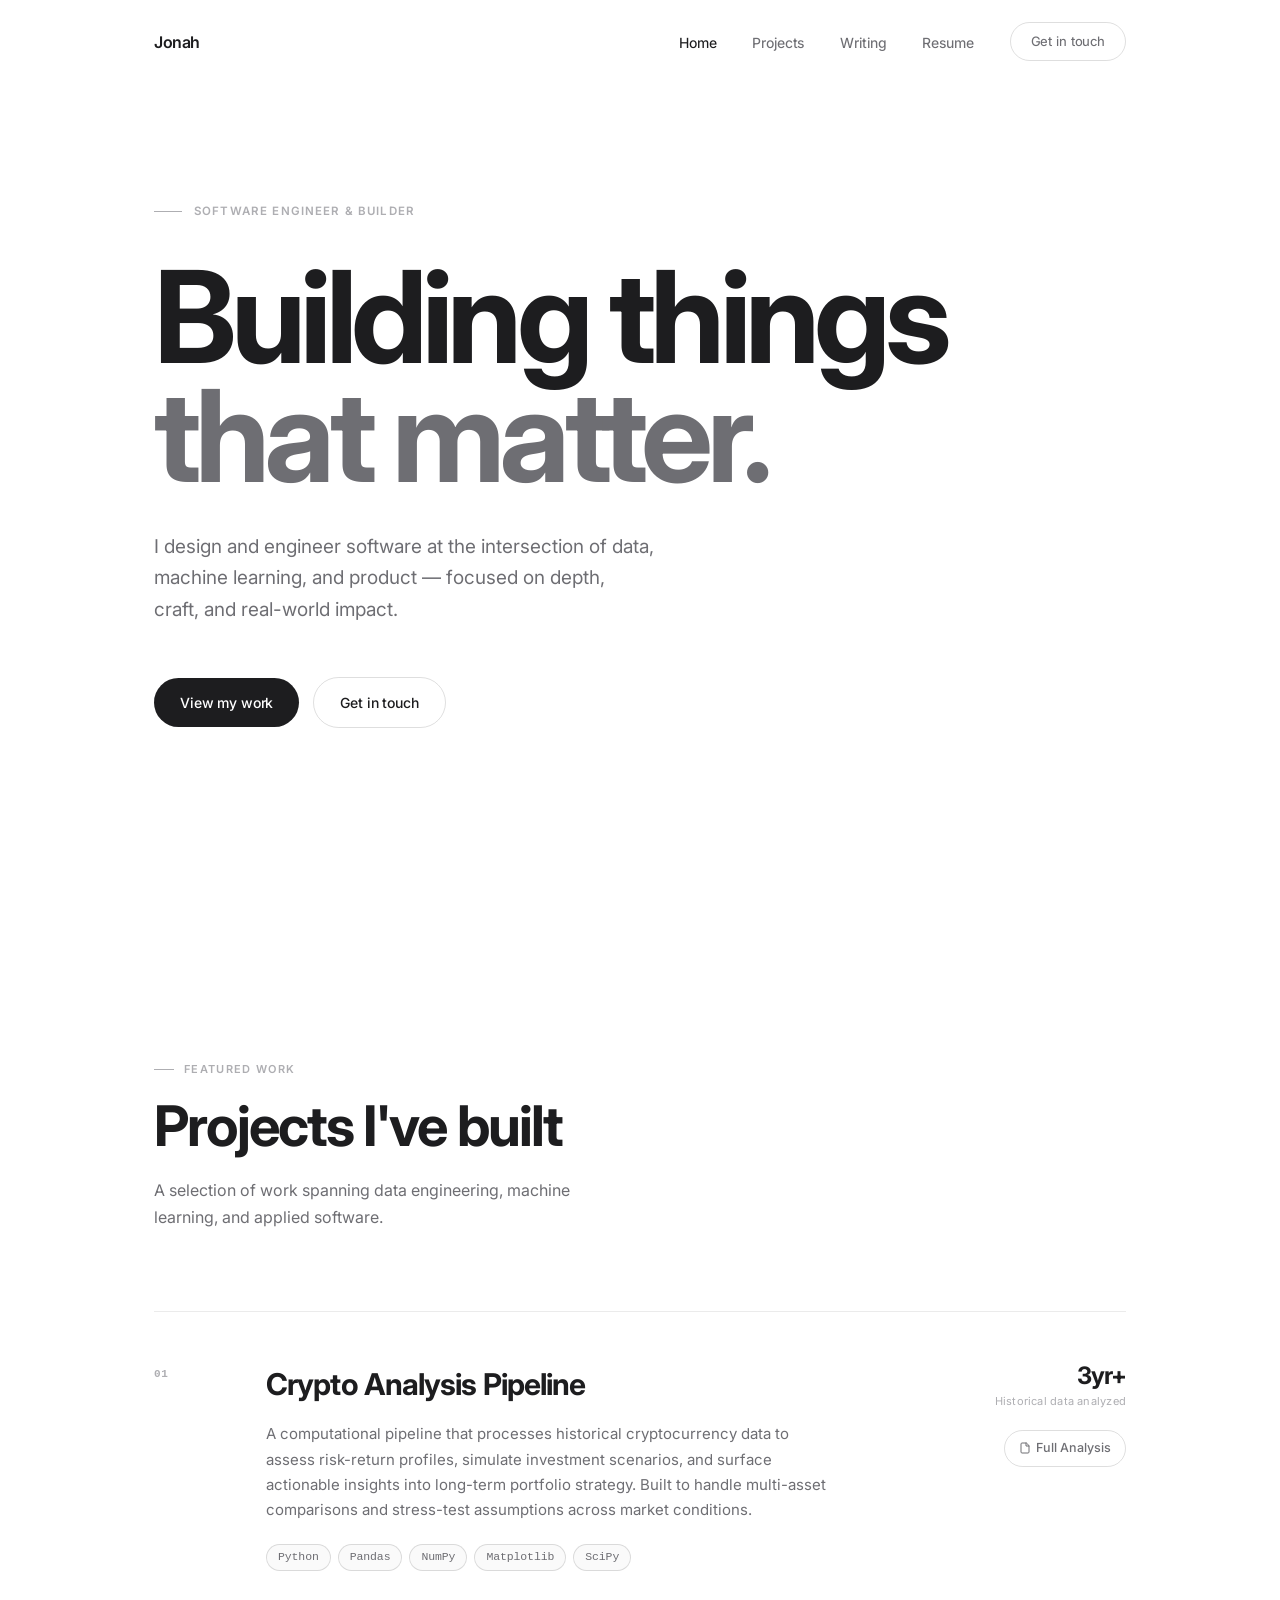
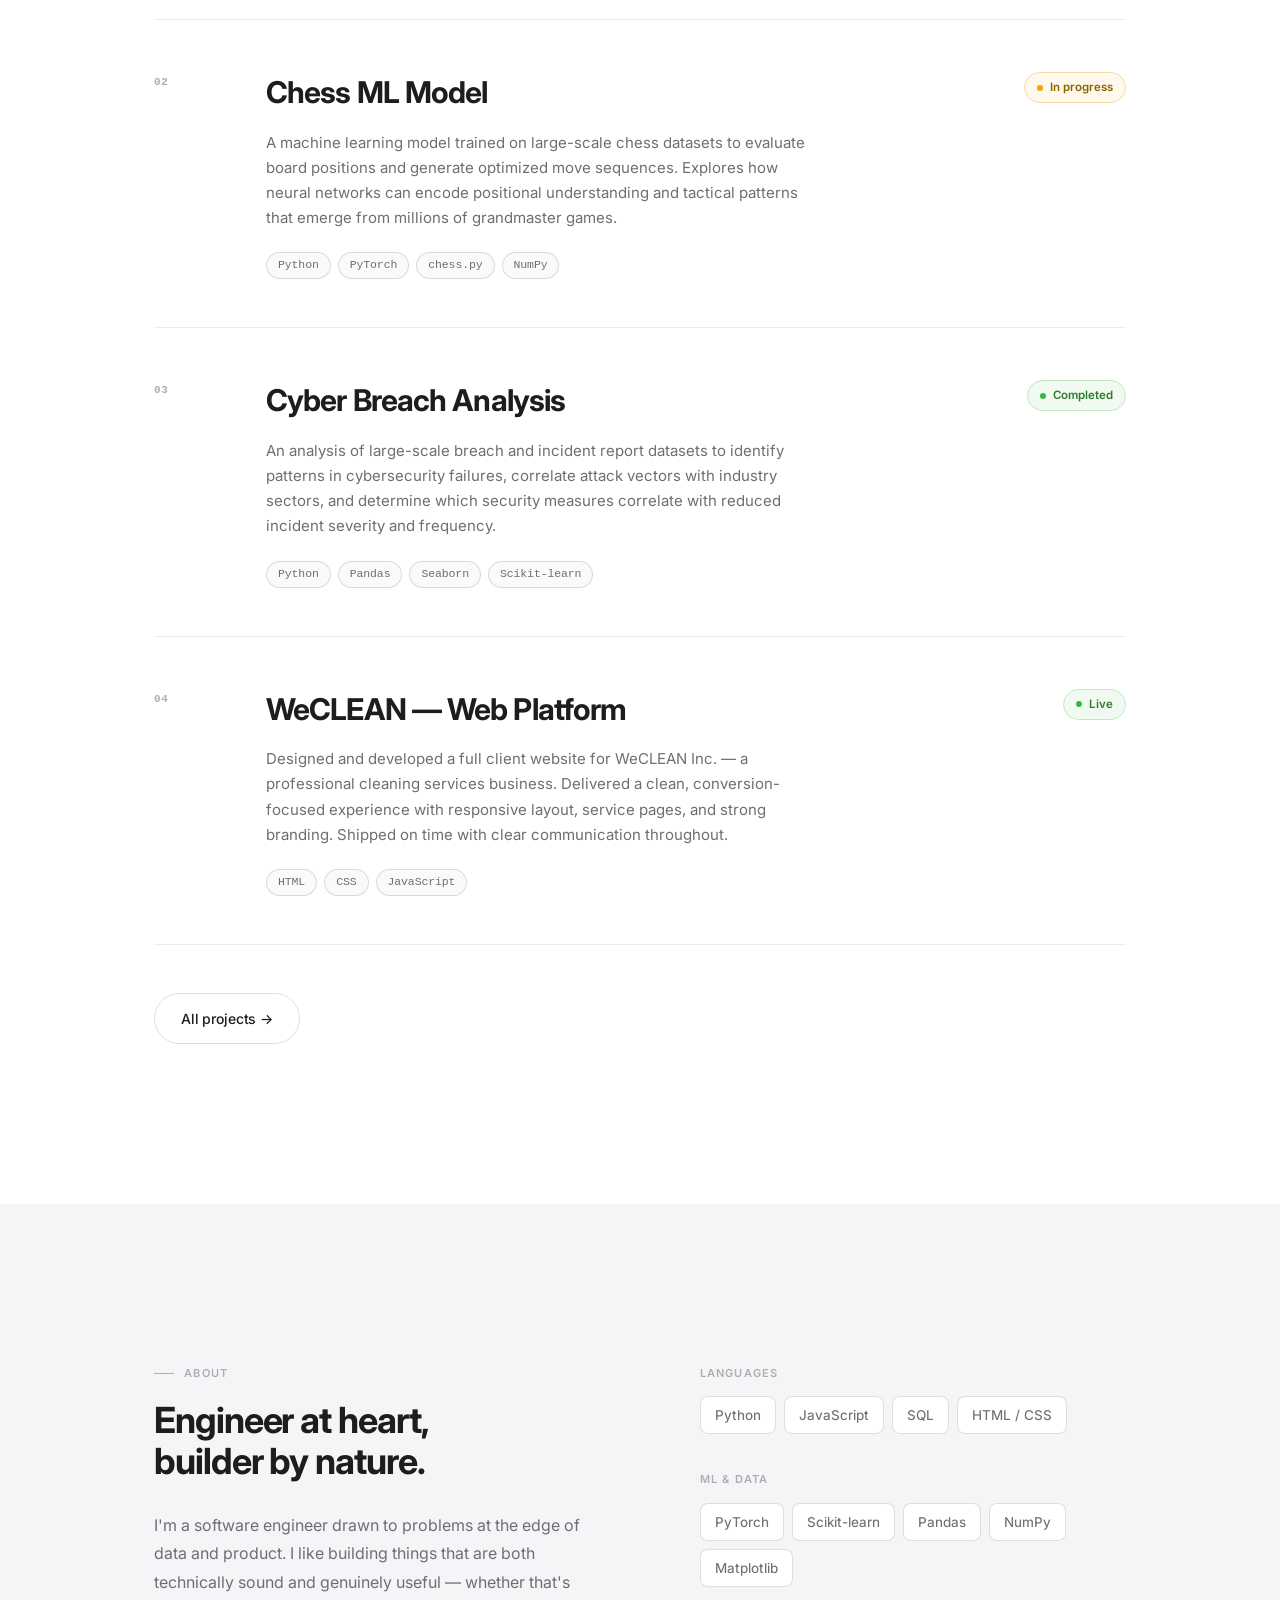
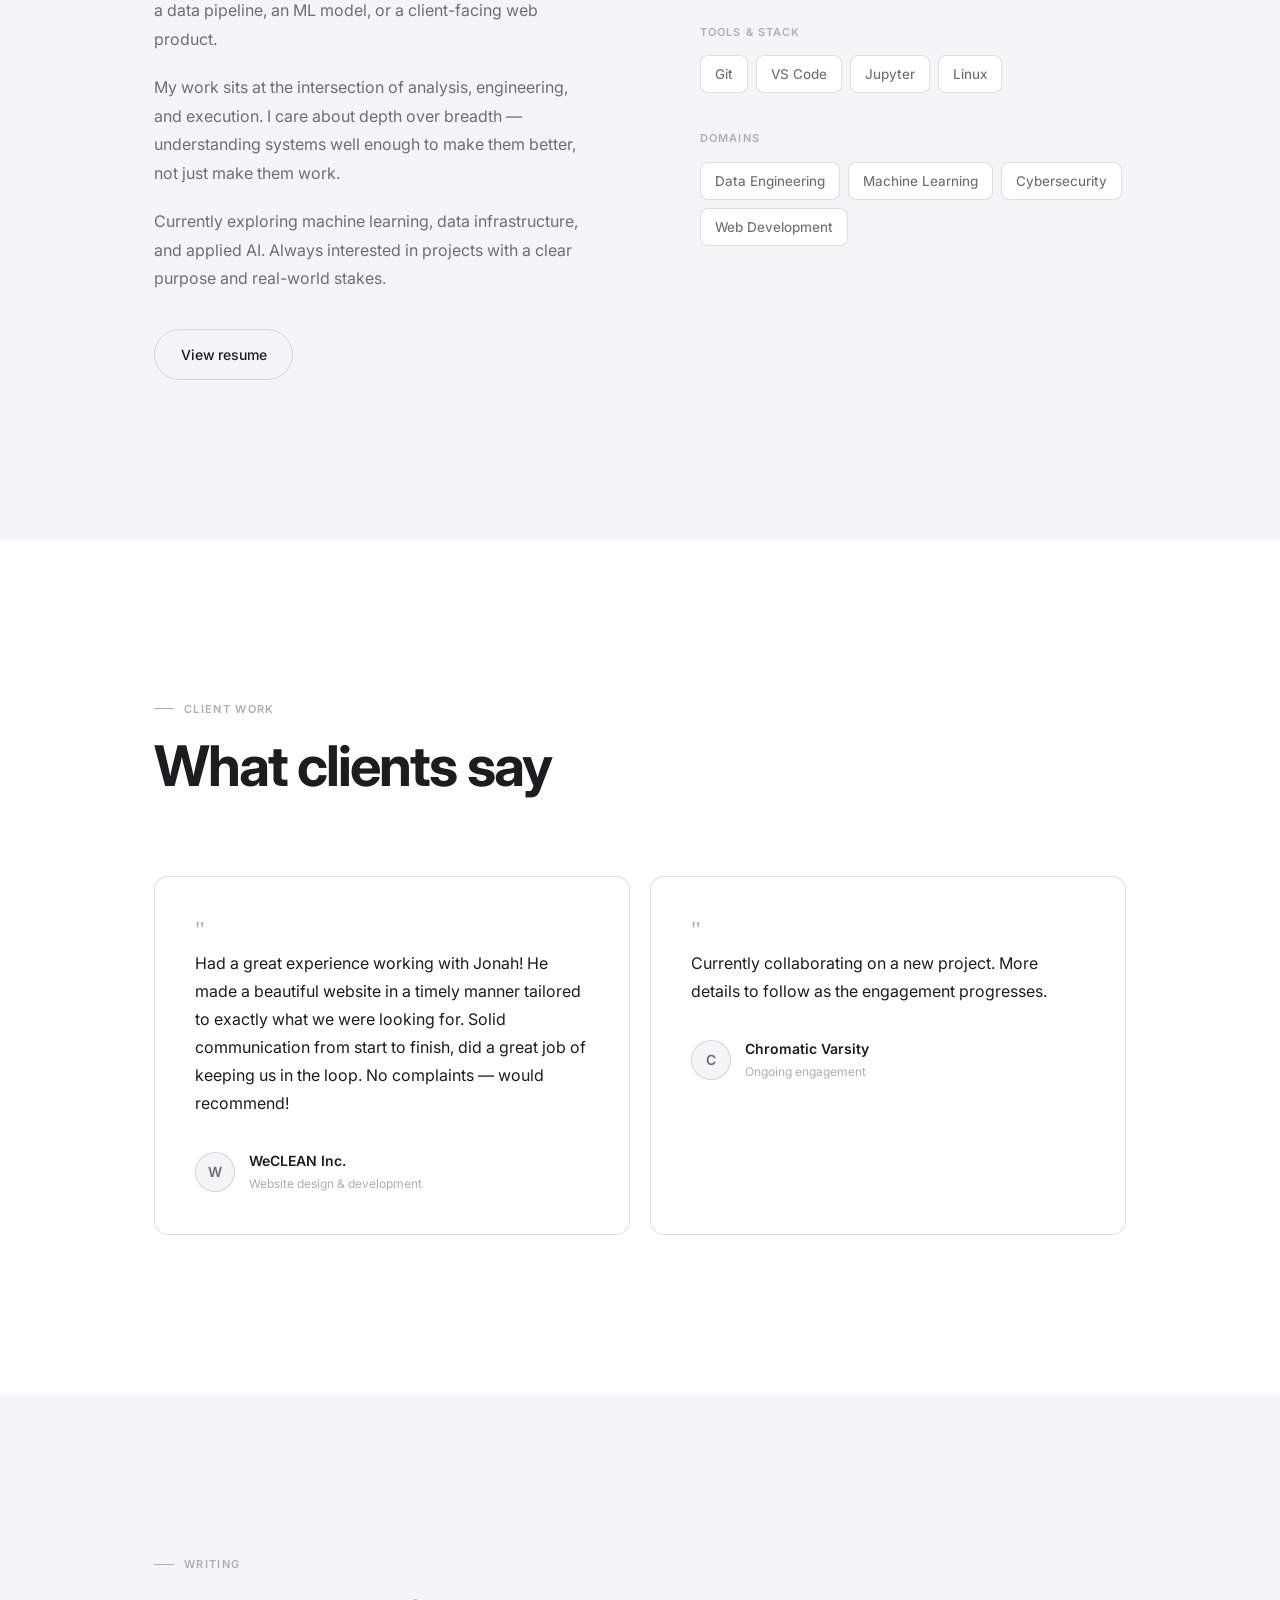
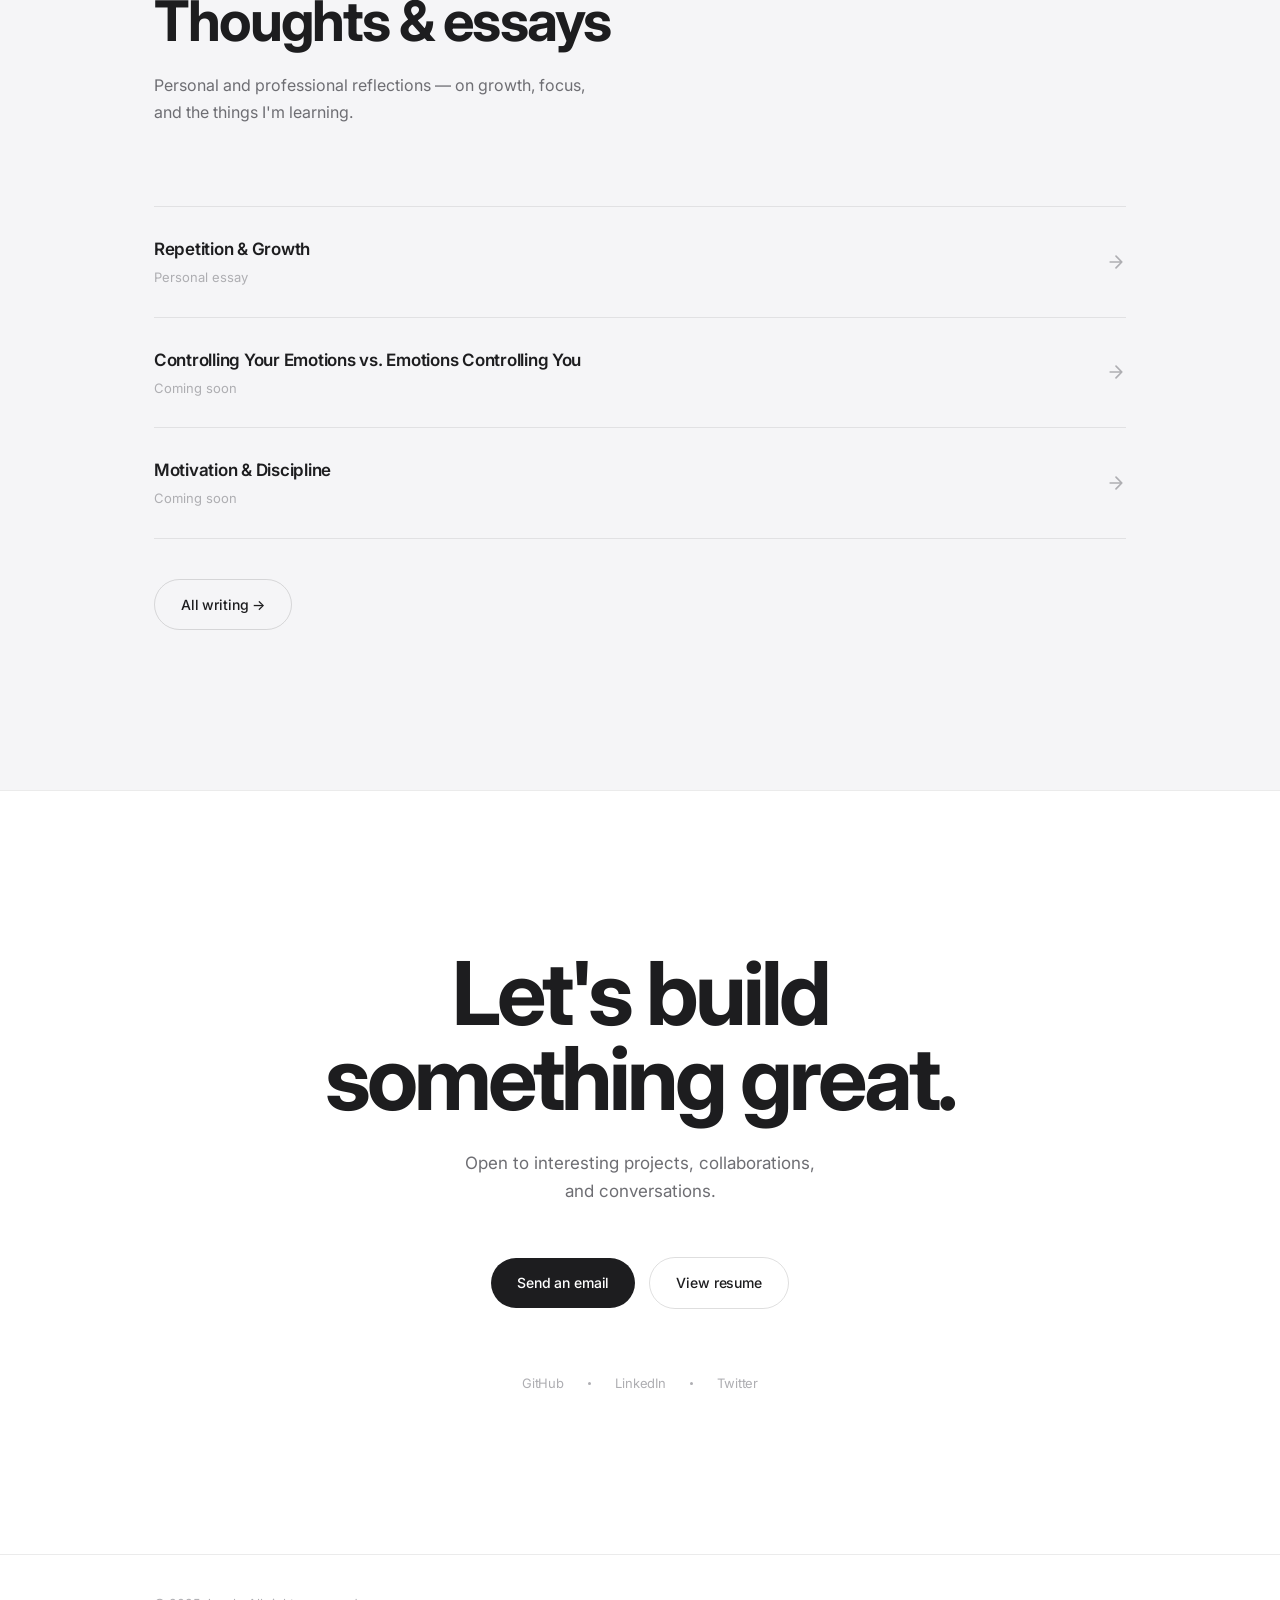
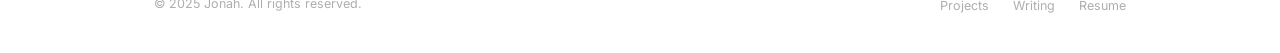
==== index.html @ f19b336a "Redesign portfolio with premium minimal Apple-style layout Complete redesign of all pages with new d" ====
<!DOCTYPE html>
<html lang="en">
<head>
  <meta charset="UTF-8">
  <meta name="viewport" content="width=device-width, initial-scale=1.0">
  <title>Jonah — Software Engineer & Builder</title>
  <meta name="description" content="Software engineer and builder focused on data, machine learning, and full-stack products.">
  <link rel="preconnect" href="https://fonts.googleapis.com">
  <link rel="preconnect" href="https://fonts.gstatic.com" crossorigin>
  <link href="https://fonts.googleapis.com/css2?family=Inter:wght@400;450;500;600;700&display=swap" rel="stylesheet">
  <link rel="stylesheet" href="web.css">
</head>
<body>

  <!-- NAV -->
  <nav class="nav" id="nav">
    <div class="nav-inner">
      <a href="index.html" class="nav-logo">Jonah</a>
      <ul class="nav-links">
        <li><a href="index.html" class="active">Home</a></li>
        <li><a href="projects.html">Projects</a></li>
        <li><a href="blog.html">Writing</a></li>
        <li><a href="resume.html">Resume</a></li>
        <li><a href="#contact" class="btn btn-outline" style="padding: 8px 20px; font-size: 13px;">Get in touch</a></li>
      </ul>
    </div>
  </nav>

  <!-- HERO -->
  <section class="hero">
    <div class="container" style="position: relative;">
      <div class="hero-eyebrow">Software Engineer &amp; Builder</div>
      <h1 class="hero-headline">
        Building things<br>
        <em>that matter.</em>
      </h1>
      <p class="hero-sub">
        I design and engineer software at the intersection of data, machine learning, and product — focused on depth, craft, and real-world impact.
      </p>
      <div class="hero-actions">
        <a href="#projects" class="btn btn-dark">View my work</a>
        <a href="#contact" class="btn btn-outline">Get in touch</a>
      </div>
    </div>
  </section>

  <!-- PROJECTS -->
  <section class="section" id="projects">
    <div class="container">
      <div class="section-header fade-up">
        <div class="section-label">Featured Work</div>
        <h2 class="section-title">Projects I've built</h2>
        <p class="section-desc">A selection of work spanning data engineering, machine learning, and applied software.</p>
      </div>

      <div class="projects-list">

        <!-- Project 01 -->
        <div class="project-row fade-up">
          <span class="project-num">01</span>
          <div class="project-row-body">
            <h3 class="project-row-title">Crypto Analysis Pipeline</h3>
            <p class="project-row-desc">
              A computational pipeline that processes historical cryptocurrency data to assess risk-return profiles, simulate investment scenarios, and surface actionable insights into long-term portfolio strategy. Built to handle multi-asset comparisons and stress-test assumptions across market conditions.
            </p>
            <div class="project-stack">
              <span class="tag">Python</span>
              <span class="tag">Pandas</span>
              <span class="tag">NumPy</span>
              <span class="tag">Matplotlib</span>
              <span class="tag">SciPy</span>
            </div>
          </div>
          <div class="project-row-side">
            <div class="project-metric">
              <div class="project-metric-value">3yr+</div>
              <div class="project-metric-label">Historical data analyzed</div>
            </div>
            <div class="project-link-group">
              <a href="crypto analysis.html" class="proj-link">
                <svg viewBox="0 0 24 24" fill="none" stroke="currentColor" stroke-width="2" stroke-linecap="round" stroke-linejoin="round"><path d="M14 2H6a2 2 0 0 0-2 2v16a2 2 0 0 0 2 2h12a2 2 0 0 0 2-2V8z"/><polyline points="14 2 14 8 20 8"/></svg>
                Full Analysis
              </a>
            </div>
          </div>
        </div>

        <!-- Project 02 -->
        <div class="project-row fade-up fade-up-delay-1">
          <span class="project-num">02</span>
          <div class="project-row-body">
            <h3 class="project-row-title">Chess ML Model</h3>
            <p class="project-row-desc">
              A machine learning model trained on large-scale chess datasets to evaluate board positions and generate optimized move sequences. Explores how neural networks can encode positional understanding and tactical patterns that emerge from millions of grandmaster games.
            </p>
            <div class="project-stack">
              <span class="tag">Python</span>
              <span class="tag">PyTorch</span>
              <span class="tag">chess.py</span>
              <span class="tag">NumPy</span>
            </div>
          </div>
          <div class="project-row-side">
            <span class="status-badge status-badge-wip">In progress</span>
          </div>
        </div>

        <!-- Project 03 -->
        <div class="project-row fade-up fade-up-delay-2">
          <span class="project-num">03</span>
          <div class="project-row-body">
            <h3 class="project-row-title">Cyber Breach Analysis</h3>
            <p class="project-row-desc">
              An analysis of large-scale breach and incident report datasets to identify patterns in cybersecurity failures, correlate attack vectors with industry sectors, and determine which security measures correlate with reduced incident severity and frequency.
            </p>
            <div class="project-stack">
              <span class="tag">Python</span>
              <span class="tag">Pandas</span>
              <span class="tag">Seaborn</span>
              <span class="tag">Scikit-learn</span>
            </div>
          </div>
          <div class="project-row-side">
            <span class="status-badge">Completed</span>
          </div>
        </div>

        <!-- Project 04 -->
        <div class="project-row fade-up fade-up-delay-3">
          <span class="project-num">04</span>
          <div class="project-row-body">
            <h3 class="project-row-title">WeCLEAN — Web Platform</h3>
            <p class="project-row-desc">
              Designed and developed a full client website for WeCLEAN Inc. — a professional cleaning services business. Delivered a clean, conversion-focused experience with responsive layout, service pages, and strong branding. Shipped on time with clear communication throughout.
            </p>
            <div class="project-stack">
              <span class="tag">HTML</span>
              <span class="tag">CSS</span>
              <span class="tag">JavaScript</span>
            </div>
          </div>
          <div class="project-row-side">
            <span class="status-badge">Live</span>
          </div>
        </div>

      </div>

      <div class="fade-up" style="margin-top: 48px;">
        <a href="projects.html" class="btn btn-outline">All projects →</a>
      </div>
    </div>
  </section>

  <!-- ABOUT -->
  <section class="section section-alt" id="about">
    <div class="container">
      <div class="about-grid">
        <div class="about-body fade-up">
          <div class="section-label">About</div>
          <h2 class="about-heading">Engineer at heart,<br>builder by nature.</h2>
          <p>I'm a software engineer drawn to problems at the edge of data and product. I like building things that are both technically sound and genuinely useful — whether that's a data pipeline, an ML model, or a client-facing web product.</p>
          <p>My work sits at the intersection of analysis, engineering, and execution. I care about depth over breadth — understanding systems well enough to make them better, not just make them work.</p>
          <p>Currently exploring machine learning, data infrastructure, and applied AI. Always interested in projects with a clear purpose and real-world stakes.</p>
          <div class="about-cta">
            <a href="resume.html" class="btn btn-outline">View resume</a>
          </div>
        </div>

        <div class="skills-col fade-up fade-up-delay-2">
          <div class="skill-block">
            <div class="skill-block-label">Languages</div>
            <div class="skill-pills">
              <span class="skill-pill">Python</span>
              <span class="skill-pill">JavaScript</span>
              <span class="skill-pill">SQL</span>
              <span class="skill-pill">HTML / CSS</span>
            </div>
          </div>
          <div class="skill-block">
            <div class="skill-block-label">ML &amp; Data</div>
            <div class="skill-pills">
              <span class="skill-pill">PyTorch</span>
              <span class="skill-pill">Scikit-learn</span>
              <span class="skill-pill">Pandas</span>
              <span class="skill-pill">NumPy</span>
              <span class="skill-pill">Matplotlib</span>
            </div>
          </div>
          <div class="skill-block">
            <div class="skill-block-label">Tools &amp; Stack</div>
            <div class="skill-pills">
              <span class="skill-pill">Git</span>
              <span class="skill-pill">VS Code</span>
              <span class="skill-pill">Jupyter</span>
              <span class="skill-pill">Linux</span>
            </div>
          </div>
          <div class="skill-block">
            <div class="skill-block-label">Domains</div>
            <div class="skill-pills">
              <span class="skill-pill">Data Engineering</span>
              <span class="skill-pill">Machine Learning</span>
              <span class="skill-pill">Cybersecurity</span>
              <span class="skill-pill">Web Development</span>
            </div>
          </div>
        </div>
      </div>
    </div>
  </section>

  <!-- TESTIMONIALS -->
  <section class="section" id="testimonials">
    <div class="container">
      <div class="section-header fade-up">
        <div class="section-label">Client Work</div>
        <h2 class="section-title">What clients say</h2>
      </div>

      <div class="testimonials-grid">
        <div class="testimonial-card fade-up">
          <p class="testimonial-text">
            Had a great experience working with Jonah! He made a beautiful website in a timely manner tailored to exactly what we were looking for. Solid communication from start to finish, did a great job of keeping us in the loop. No complaints — would recommend!
          </p>
          <div class="testimonial-client">
            <div class="testimonial-avatar">W</div>
            <div>
              <div class="testimonial-client-name">WeCLEAN Inc.</div>
              <div class="testimonial-client-role">Website design &amp; development</div>
            </div>
          </div>
        </div>

        <div class="testimonial-card fade-up fade-up-delay-1">
          <p class="testimonial-text">
            Currently collaborating on a new project. More details to follow as the engagement progresses.
          </p>
          <div class="testimonial-client">
            <div class="testimonial-avatar">C</div>
            <div>
              <div class="testimonial-client-name">Chromatic Varsity</div>
              <div class="testimonial-client-role">Ongoing engagement</div>
            </div>
          </div>
        </div>
      </div>
    </div>
  </section>

  <!-- WRITING -->
  <section class="section section-alt" id="writing">
    <div class="container">
      <div class="section-header fade-up">
        <div class="section-label">Writing</div>
        <h2 class="section-title">Thoughts &amp; essays</h2>
        <p class="section-desc">Personal and professional reflections — on growth, focus, and the things I'm learning.</p>
      </div>

      <div class="writing-list fade-up">
        <a href="Repitition &amp; Growth.html" class="writing-row">
          <div class="writing-info">
            <div class="writing-title">Repetition &amp; Growth</div>
            <div class="writing-meta">Personal essay</div>
          </div>
          <svg class="writing-arrow" width="20" height="20" viewBox="0 0 24 24" fill="none" stroke="currentColor" stroke-width="2" stroke-linecap="round" stroke-linejoin="round"><path d="M5 12h14M12 5l7 7-7 7"/></svg>
        </a>
        <a href="#" class="writing-row">
          <div class="writing-info">
            <div class="writing-title">Controlling Your Emotions vs. Emotions Controlling You</div>
            <div class="writing-meta">Coming soon</div>
          </div>
          <svg class="writing-arrow" width="20" height="20" viewBox="0 0 24 24" fill="none" stroke="currentColor" stroke-width="2" stroke-linecap="round" stroke-linejoin="round"><path d="M5 12h14M12 5l7 7-7 7"/></svg>
        </a>
        <a href="#" class="writing-row">
          <div class="writing-info">
            <div class="writing-title">Motivation &amp; Discipline</div>
            <div class="writing-meta">Coming soon</div>
          </div>
          <svg class="writing-arrow" width="20" height="20" viewBox="0 0 24 24" fill="none" stroke="currentColor" stroke-width="2" stroke-linecap="round" stroke-linejoin="round"><path d="M5 12h14M12 5l7 7-7 7"/></svg>
        </a>
      </div>

      <div class="fade-up" style="margin-top: 40px;">
        <a href="blog.html" class="btn btn-outline">All writing →</a>
      </div>
    </div>
  </section>

  <!-- CONTACT -->
  <section class="contact-section" id="contact">
    <div class="container">
      <h2 class="contact-headline fade-up">Let's build<br>something great.</h2>
      <p class="contact-sub fade-up fade-up-delay-1">Open to interesting projects, collaborations, and conversations.</p>
      <div class="contact-actions fade-up fade-up-delay-2">
        <a href="mailto:hello@jonahxx.com" class="btn btn-dark">Send an email</a>
        <a href="resume.html" class="btn btn-outline">View resume</a>
      </div>
      <div class="contact-divider fade-up fade-up-delay-3">
        <a href="https://github.com/" target="_blank" rel="noopener" class="contact-social">GitHub</a>
        <div class="contact-dot"></div>
        <a href="https://linkedin.com/" target="_blank" rel="noopener" class="contact-social">LinkedIn</a>
        <div class="contact-dot"></div>
        <a href="https://twitter.com/" target="_blank" rel="noopener" class="contact-social">Twitter</a>
      </div>
    </div>
  </section>

  <!-- FOOTER -->
  <footer class="footer">
    <div class="container">
      <div class="footer-inner">
        <span class="footer-copy">© 2025 Jonah. All rights reserved.</span>
        <ul class="footer-links">
          <li><a href="projects.html">Projects</a></li>
          <li><a href="blog.html">Writing</a></li>
          <li><a href="resume.html">Resume</a></li>
        </ul>
      </div>
    </div>
  </footer>

  <script>
    // Nav scroll effect
    const nav = document.getElementById('nav');
    window.addEventListener('scroll', () => {
      nav.classList.toggle('scrolled', window.scrollY > 40);
    }, { passive: true });

    // Scroll-triggered fade-up
    const observer = new IntersectionObserver((entries) => {
      entries.forEach(e => {
        if (e.isIntersecting) {
          e.target.classList.add('in');
          observer.unobserve(e.target);
        }
      });
    }, { threshold: 0.12, rootMargin: '0px 0px -48px 0px' });

    document.querySelectorAll('.fade-up').forEach(el => observer.observe(el));

    // Smooth scroll for anchor links
    document.querySelectorAll('a[href^="#"]').forEach(a => {
      a.addEventListener('click', e => {
        const target = document.querySelector(a.getAttribute('href'));
        if (target) {
          e.preventDefault();
          target.scrollIntoView({ behavior: 'smooth', block: 'start' });
        }
      });
    });
  </script>
</body>
</html>
---- web.css ----
/* ============================================
   PORTFOLIO DESIGN SYSTEM
   Clean · Premium · Apple-inspired
   ============================================ */

:root {
  --bg:            #ffffff;
  --bg-alt:        #f5f5f7;
  --bg-alt2:       #fafafa;
  --text:          #1d1d1f;
  --text-2:        #6e6e73;
  --text-3:        #aeaeb2;
  --border:        rgba(0, 0, 0, 0.08);
  --border-mid:    rgba(0, 0, 0, 0.13);
  --font:          -apple-system, BlinkMacSystemFont, "Inter", "Helvetica Neue", Arial, sans-serif;
  --font-mono:     "SF Mono", "Fira Code", "Cascadia Code", ui-monospace, monospace;
  --radius:        14px;
  --ease:          cubic-bezier(0.4, 0, 0.2, 1);
  --t:             0.22s;
  --max:           1100px;
  --pad:           clamp(20px, 5vw, 64px);
  --sec:           clamp(88px, 14vw, 160px);
}

/* ============ RESET ============ */

*, *::before, *::after { box-sizing: border-box; margin: 0; padding: 0; }

html { scroll-behavior: smooth; font-size: 16px; }

body {
  background: var(--bg);
  color: var(--text);
  font-family: var(--font);
  line-height: 1.65;
  -webkit-font-smoothing: antialiased;
  -moz-osx-font-smoothing: grayscale;
}

a { color: inherit; text-decoration: none; }

img { display: block; max-width: 100%; }

ul, ol { list-style: none; }

/* ============ LAYOUT ============ */

.container {
  width: 100%;
  max-width: var(--max);
  margin: 0 auto;
  padding: 0 var(--pad);
}

/* ============ NAV ============ */

.nav {
  position: fixed;
  top: 0; left: 0; right: 0;
  z-index: 200;
  padding: 22px 0;
  transition: background var(--t) var(--ease),
              backdrop-filter var(--t) var(--ease),
              border-color var(--t) var(--ease),
              padding var(--t) var(--ease);
}

.nav.scrolled {
  padding: 16px 0;
  background: rgba(255, 255, 255, 0.82);
  backdrop-filter: blur(24px) saturate(1.8);
  -webkit-backdrop-filter: blur(24px) saturate(1.8);
  border-bottom: 1px solid var(--border);
}

.nav-inner {
  display: flex;
  align-items: center;
  justify-content: space-between;
  max-width: var(--max);
  margin: 0 auto;
  padding: 0 var(--pad);
}

.nav-logo {
  font-size: 16px;
  font-weight: 600;
  letter-spacing: -0.025em;
  color: var(--text);
  transition: opacity var(--t);
}

.nav-logo:hover { opacity: 0.65; }

.nav-links {
  display: flex;
  align-items: center;
  gap: 36px;
}

.nav-links a {
  font-size: 14px;
  font-weight: 450;
  color: var(--text-2);
  transition: color var(--t);
  letter-spacing: -0.01em;
}

.nav-links a:hover,
.nav-links a.active {
  color: var(--text);
}

/* ============ HERO ============ */

.hero {
  min-height: 100svh;
  display: flex;
  flex-direction: column;
  justify-content: center;
  padding: 130px 0 100px;
}

.hero-eyebrow {
  display: flex;
  align-items: center;
  gap: 12px;
  font-size: 11.5px;
  font-weight: 600;
  letter-spacing: 0.1em;
  text-transform: uppercase;
  color: var(--text-3);
  margin-bottom: 36px;
  opacity: 0;
  animation: fadeUp 0.9s var(--ease) 0.05s forwards;
}

.hero-eyebrow::before {
  content: '';
  display: block;
  width: 28px;
  height: 1px;
  background: var(--text-3);
  flex-shrink: 0;
}

.hero-headline {
  font-size: clamp(3.75rem, 10vw, 8.25rem);
  font-weight: 700;
  letter-spacing: -0.045em;
  line-height: 0.93;
  color: var(--text);
  margin-bottom: 36px;
  opacity: 0;
  animation: fadeUp 0.9s var(--ease) 0.12s forwards;
}

.hero-headline em {
  font-style: normal;
  color: var(--text-2);
}

.hero-sub {
  font-size: clamp(1rem, 2vw, 1.1875rem);
  color: var(--text-2);
  max-width: 500px;
  line-height: 1.65;
  margin-bottom: 52px;
  opacity: 0;
  animation: fadeUp 0.9s var(--ease) 0.2s forwards;
}

.hero-actions {
  display: flex;
  align-items: center;
  flex-wrap: wrap;
  gap: 14px;
  opacity: 0;
  animation: fadeUp 0.9s var(--ease) 0.28s forwards;
}

.hero-scroll {
  position: absolute;
  bottom: 40px;
  left: var(--pad);
  display: flex;
  align-items: center;
  gap: 10px;
  font-size: 11px;
  font-weight: 600;
  letter-spacing: 0.1em;
  text-transform: uppercase;
  color: var(--text-3);
  opacity: 0;
  animation: fadeUp 1s var(--ease) 0.8s forwards;
}

.hero-scroll::after {
  content: '';
  display: block;
  width: 1px;
  height: 40px;
  background: linear-gradient(to bottom, var(--text-3), transparent);
}

/* ============ BUTTONS ============ */

.btn {
  display: inline-flex;
  align-items: center;
  gap: 7px;
  font-family: var(--font);
  font-size: 14px;
  font-weight: 500;
  letter-spacing: -0.01em;
  border-radius: 100px;
  padding: 13px 26px;
  transition: transform var(--t) var(--ease), opacity var(--t), background var(--t), color var(--t), border-color var(--t), box-shadow var(--t);
  cursor: pointer;
  border: none;
}

.btn-dark {
  background: var(--text);
  color: #fff;
}

.btn-dark:hover {
  opacity: 0.82;
  transform: translateY(-1px);
}

.btn-outline {
  background: transparent;
  color: var(--text);
  border: 1px solid var(--border-mid);
}

.btn-outline:hover {
  background: var(--bg-alt);
  transform: translateY(-1px);
}

/* ============ SECTION FRAMEWORK ============ */

.section {
  padding: var(--sec) 0;
}

.section-alt {
  background: var(--bg-alt);
}

.section-header {
  margin-bottom: clamp(48px, 8vw, 80px);
}

.section-label {
  display: flex;
  align-items: center;
  gap: 10px;
  font-size: 11px;
  font-weight: 600;
  letter-spacing: 0.12em;
  text-transform: uppercase;
  color: var(--text-3);
  margin-bottom: 18px;
}

.section-label::before {
  content: '';
  display: block;
  width: 20px;
  height: 1px;
  background: var(--text-3);
}

.section-title {
  font-size: clamp(2.125rem, 4.5vw, 3.5rem);
  font-weight: 700;
  letter-spacing: -0.035em;
  line-height: 1.08;
  color: var(--text);
}

.section-desc {
  margin-top: 20px;
  font-size: 1rem;
  color: var(--text-2);
  max-width: 460px;
  line-height: 1.7;
}

/* ============ PROJECT LIST ============ */

.projects-list {
  display: flex;
  flex-direction: column;
}

.project-row {
  display: grid;
  grid-template-columns: 64px 1fr 220px;
  gap: 0 48px;
  align-items: start;
  padding: 48px 0;
  border-bottom: 1px solid var(--border);
}

.project-row:first-child {
  border-top: 1px solid var(--border);
}

.project-row:hover .project-row-title {
  opacity: 0.6;
}

.project-num {
  font-size: 11px;
  font-weight: 600;
  letter-spacing: 0.06em;
  color: var(--text-3);
  padding-top: 5px;
  font-family: var(--font-mono);
}

.project-row-body {}

.project-row-title {
  font-size: clamp(1.25rem, 2.8vw, 1.875rem);
  font-weight: 700;
  letter-spacing: -0.03em;
  color: var(--text);
  margin-bottom: 12px;
  transition: opacity var(--t);
}

.project-row-desc {
  font-size: 0.9375rem;
  color: var(--text-2);
  line-height: 1.68;
  max-width: 560px;
  margin-bottom: 22px;
}

.project-stack {
  display: flex;
  flex-wrap: wrap;
  gap: 7px;
}

.tag {
  display: inline-block;
  padding: 3px 11px;
  background: var(--bg-alt2);
  border: 1px solid var(--border-mid);
  border-radius: 100px;
  font-size: 11.5px;
  font-weight: 500;
  color: var(--text-2);
  font-family: var(--font-mono);
  letter-spacing: -0.01em;
}

.project-row-side {
  display: flex;
  flex-direction: column;
  align-items: flex-end;
  gap: 20px;
  padding-top: 4px;
}

.project-metric {
  text-align: right;
}

.project-metric-value {
  font-size: 1.5rem;
  font-weight: 700;
  letter-spacing: -0.04em;
  color: var(--text);
  line-height: 1;
}

.project-metric-label {
  font-size: 11px;
  color: var(--text-3);
  margin-top: 4px;
  letter-spacing: 0.02em;
}

.project-link-group {
  display: flex;
  flex-direction: column;
  gap: 8px;
  align-items: flex-end;
}

.proj-link {
  display: inline-flex;
  align-items: center;
  gap: 5px;
  font-size: 12.5px;
  font-weight: 500;
  color: var(--text-2);
  padding: 7px 14px;
  border: 1px solid var(--border-mid);
  border-radius: 100px;
  transition: background var(--t), color var(--t), border-color var(--t), transform var(--t);
  white-space: nowrap;
}

.proj-link:hover {
  background: var(--text);
  color: #fff;
  border-color: var(--text);
  transform: translateY(-1px);
}

.proj-link svg {
  width: 12px;
  height: 12px;
  flex-shrink: 0;
}

/* ============ ABOUT ============ */

.about-grid {
  display: grid;
  grid-template-columns: 1fr 1fr;
  gap: clamp(48px, 10vw, 120px);
  align-items: start;
}

.about-heading {
  font-size: clamp(1.5rem, 3vw, 2.25rem);
  font-weight: 700;
  letter-spacing: -0.03em;
  line-height: 1.15;
  color: var(--text);
  margin-bottom: 28px;
}

.about-body p {
  font-size: 1rem;
  color: var(--text-2);
  line-height: 1.78;
  margin-bottom: 20px;
}

.about-body p:last-of-type { margin-bottom: 0; }

.about-body .about-cta {
  margin-top: 36px;
}

.skills-col {}

.skill-block {
  margin-bottom: 36px;
}

.skill-block:last-child { margin-bottom: 0; }

.skill-block-label {
  font-size: 11px;
  font-weight: 600;
  letter-spacing: 0.1em;
  text-transform: uppercase;
  color: var(--text-3);
  margin-bottom: 14px;
}

.skill-pills {
  display: flex;
  flex-wrap: wrap;
  gap: 8px;
}

.skill-pill {
  padding: 7px 14px;
  background: var(--bg);
  border: 1px solid var(--border-mid);
  border-radius: 8px;
  font-size: 13.5px;
  font-weight: 450;
  color: var(--text-2);
  transition: background var(--t), color var(--t), border-color var(--t);
}

.skill-pill:hover {
  background: var(--text);
  color: #fff;
  border-color: var(--text);
}

/* ============ TESTIMONIALS ============ */

.testimonials-grid {
  display: grid;
  grid-template-columns: 1fr 1fr;
  gap: 20px;
}

.testimonial-card {
  padding: 40px;
  background: var(--bg);
  border: 1px solid var(--border-mid);
  border-radius: var(--radius);
  transition: transform var(--t) var(--ease), box-shadow var(--t) var(--ease);
}

.testimonial-card:hover {
  transform: translateY(-3px);
  box-shadow: 0 16px 48px rgba(0,0,0,0.07);
}

.testimonial-text {
  font-size: 1rem;
  color: var(--text);
  line-height: 1.75;
  margin-bottom: 32px;
}

.testimonial-text::before {
  content: '"';
  font-size: 1.5rem;
  color: var(--text-3);
  display: block;
  margin-bottom: 8px;
  line-height: 1;
  font-family: Georgia, serif;
}

.testimonial-client {
  display: flex;
  align-items: center;
  gap: 14px;
}

.testimonial-avatar {
  width: 40px;
  height: 40px;
  border-radius: 50%;
  background: var(--bg-alt);
  border: 1px solid var(--border-mid);
  display: flex;
  align-items: center;
  justify-content: center;
  font-size: 14px;
  font-weight: 600;
  color: var(--text-2);
  flex-shrink: 0;
}

.testimonial-client-name {
  font-size: 14px;
  font-weight: 600;
  color: var(--text);
}

.testimonial-client-role {
  font-size: 12px;
  color: var(--text-3);
  margin-top: 2px;
}

/* ============ WRITING ============ */

.writing-list {
  display: flex;
  flex-direction: column;
}

.writing-row {
  display: flex;
  align-items: center;
  justify-content: space-between;
  gap: 24px;
  padding: 28px 0;
  border-bottom: 1px solid var(--border);
  cursor: pointer;
  transition: opacity var(--t);
}

.writing-row:first-child { border-top: 1px solid var(--border); }

.writing-row:hover { opacity: 0.6; }

.writing-row:hover .writing-arrow {
  transform: translateX(5px);
}

.writing-info {}

.writing-title {
  font-size: 1.0625rem;
  font-weight: 600;
  letter-spacing: -0.015em;
  color: var(--text);
  margin-bottom: 4px;
}

.writing-meta {
  font-size: 13px;
  color: var(--text-3);
}

.writing-arrow {
  color: var(--text-3);
  transition: transform var(--t) var(--ease), color var(--t);
  flex-shrink: 0;
}

.writing-row:hover .writing-arrow { color: var(--text); }

/* ============ CONTACT ============ */

.contact-section {
  padding: var(--sec) 0;
  text-align: center;
  border-top: 1px solid var(--border);
}

.contact-headline {
  font-size: clamp(2.75rem, 7vw, 5.5rem);
  font-weight: 700;
  letter-spacing: -0.045em;
  line-height: 0.97;
  color: var(--text);
  margin: 0 auto 28px;
  max-width: 760px;
}

.contact-sub {
  font-size: 1.0625rem;
  color: var(--text-2);
  margin-bottom: 52px;
  max-width: 380px;
  margin-left: auto;
  margin-right: auto;
}

.contact-actions {
  display: flex;
  align-items: center;
  justify-content: center;
  flex-wrap: wrap;
  gap: 14px;
  margin-bottom: 64px;
}

.contact-divider {
  display: flex;
  align-items: center;
  justify-content: center;
  gap: 24px;
  flex-wrap: wrap;
}

.contact-social {
  font-size: 13px;
  color: var(--text-3);
  transition: color var(--t);
  letter-spacing: -0.01em;
}

.contact-social:hover { color: var(--text); }

.contact-dot {
  width: 3px;
  height: 3px;
  background: var(--text-3);
  border-radius: 50%;
}

/* ============ FOOTER ============ */

.footer {
  padding: 36px 0;
  border-top: 1px solid var(--border);
}

.footer-inner {
  display: flex;
  align-items: center;
  justify-content: space-between;
  gap: 20px;
}

.footer-copy {
  font-size: 12.5px;
  color: var(--text-3);
}

.footer-links {
  display: flex;
  gap: 24px;
}

.footer-links a {
  font-size: 12.5px;
  color: var(--text-3);
  transition: color var(--t);
}

.footer-links a:hover { color: var(--text); }

/* ============ BLOG PAGE ============ */

.page-hero {
  padding: 140px 0 80px;
  border-bottom: 1px solid var(--border);
}

.page-title {
  font-size: clamp(2.5rem, 6vw, 4.5rem);
  font-weight: 700;
  letter-spacing: -0.04em;
  line-height: 1.0;
  color: var(--text);
  margin-bottom: 20px;
}

.page-sub {
  font-size: 1.0625rem;
  color: var(--text-2);
  max-width: 420px;
  line-height: 1.65;
}

.blog-grid {
  display: grid;
  grid-template-columns: repeat(auto-fill, minmax(320px, 1fr));
  gap: 24px;
  padding: var(--sec) 0;
}

.blog-card {
  display: flex;
  flex-direction: column;
  background: var(--bg-alt2);
  border: 1px solid var(--border);
  border-radius: var(--radius);
  overflow: hidden;
  transition: transform var(--t) var(--ease), box-shadow var(--t) var(--ease);
  cursor: pointer;
}

.blog-card:hover {
  transform: translateY(-4px);
  box-shadow: 0 20px 60px rgba(0,0,0,0.08);
}

.blog-card-img {
  aspect-ratio: 16 / 9;
  background: var(--bg-alt);
  overflow: hidden;
}

.blog-card-img img {
  width: 100%;
  height: 100%;
  object-fit: cover;
  transition: transform 0.4s var(--ease);
}

.blog-card:hover .blog-card-img img {
  transform: scale(1.04);
}

.blog-card-img-placeholder {
  width: 100%;
  height: 100%;
  display: flex;
  align-items: center;
  justify-content: center;
  background: linear-gradient(135deg, var(--bg-alt) 0%, #e8e8ed 100%);
  font-size: 2rem;
  color: var(--text-3);
}

.blog-card-body {
  padding: 28px;
  flex: 1;
  display: flex;
  flex-direction: column;
}

.blog-card-label {
  font-size: 10.5px;
  font-weight: 600;
  letter-spacing: 0.1em;
  text-transform: uppercase;
  color: var(--text-3);
  margin-bottom: 12px;
}

.blog-card-title {
  font-size: 1.125rem;
  font-weight: 700;
  letter-spacing: -0.025em;
  line-height: 1.3;
  color: var(--text);
  margin-bottom: 12px;
  flex: 1;
}

.blog-card-excerpt {
  font-size: 0.875rem;
  color: var(--text-2);
  line-height: 1.65;
  margin-bottom: 24px;
}

.blog-card-footer {
  display: flex;
  align-items: center;
  justify-content: space-between;
}

.blog-card-read {
  font-size: 13px;
  font-weight: 600;
  color: var(--text);
  display: flex;
  align-items: center;
  gap: 6px;
  transition: gap var(--t);
}

.blog-card:hover .blog-card-read { gap: 10px; }

/* ============ PROJECTS PAGE ============ */

.projects-page-list {
  padding: var(--sec) 0;
}

/* ============ RESUME PAGE ============ */

.resume-section {
  padding: var(--sec) 0;
}

.resume-embed {
  width: 100%;
  max-width: 860px;
  margin: 0 auto;
}

.resume-embed iframe {
  width: 100%;
  height: 1000px;
  border: 1px solid var(--border);
  border-radius: var(--radius);
}

/* ============ SCROLL ANIMATIONS ============ */

.fade-up {
  opacity: 0;
  transform: translateY(28px);
  transition: opacity 0.72s var(--ease), transform 0.72s var(--ease);
}

.fade-up.in {
  opacity: 1;
  transform: translateY(0);
}

.fade-up-delay-1 { transition-delay: 0.08s; }
.fade-up-delay-2 { transition-delay: 0.16s; }
.fade-up-delay-3 { transition-delay: 0.24s; }
.fade-up-delay-4 { transition-delay: 0.32s; }

@keyframes fadeUp {
  from { opacity: 0; transform: translateY(22px); }
  to   { opacity: 1; transform: translateY(0); }
}

/* ============ STATUS BADGE ============ */

.status-badge {
  display: inline-flex;
  align-items: center;
  gap: 7px;
  padding: 5px 12px;
  background: #f0faf0;
  border: 1px solid #c3e6c3;
  border-radius: 100px;
  font-size: 11.5px;
  font-weight: 600;
  color: #2d7a2d;
}

.status-badge::before {
  content: '';
  width: 6px;
  height: 6px;
  border-radius: 50%;
  background: #3cb73c;
  animation: pulse 2s ease infinite;
}

@keyframes pulse {
  0%, 100% { opacity: 1; }
  50% { opacity: 0.4; }
}

.status-badge-wip {
  background: #fff8ed;
  border-color: #f5d9a0;
  color: #8a6300;
}

.status-badge-wip::before { background: #f0a800; animation: none; }

/* ============ DIVIDER ============ */

.divider {
  height: 1px;
  background: var(--border);
  margin: 0;
}

/* ============ RESPONSIVE ============ */

@media (max-width: 900px) {
  .project-row {
    grid-template-columns: 48px 1fr;
    gap: 0 28px;
  }

  .project-row-side {
    grid-column: 2;
    align-items: flex-start;
    margin-top: 24px;
  }

  .project-link-group { flex-direction: row; flex-wrap: wrap; }

  .about-grid {
    grid-template-columns: 1fr;
    gap: 56px;
  }

  .testimonials-grid {
    grid-template-columns: 1fr;
  }
}

@media (max-width: 640px) {
  .nav-links {
    display: none;
  }

  .hero-actions {
    flex-direction: column;
    align-items: flex-start;
  }

  .contact-actions {
    flex-direction: column;
    align-items: center;
  }

  .footer-inner {
    flex-direction: column;
    align-items: flex-start;
    gap: 14px;
  }

  .blog-grid {
    grid-template-columns: 1fr;
  }
}
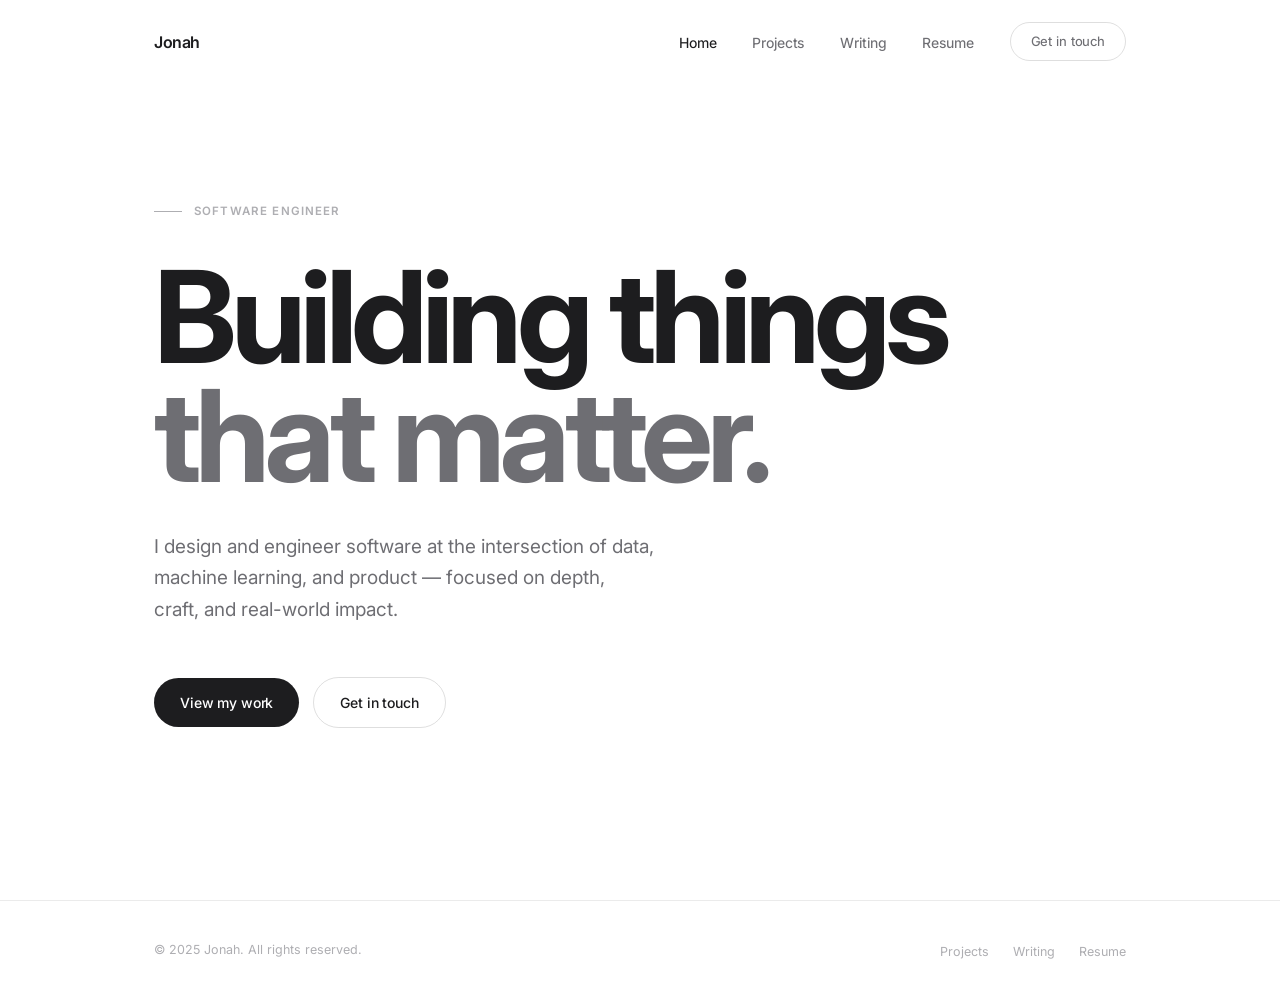
==== commit 1e3a7c22: "Simplify homepage, add contact page, rebuild projects as flip cards - Homepage: remove all sections " ====
--- a/index.html
+++ b/index.html
@@ -3,8 +3,8 @@
 <head>
   <meta charset="UTF-8">
   <meta name="viewport" content="width=device-width, initial-scale=1.0">
-  <title>Jonah — Software Engineer & Builder</title>
-  <meta name="description" content="Software engineer and builder focused on data, machine learning, and full-stack products.">
+  <title>Jonah — Software Engineer</title>
+  <meta name="description" content="Software engineer focused on data, machine learning, and full-stack products.">
   <link rel="preconnect" href="https://fonts.googleapis.com">
   <link rel="preconnect" href="https://fonts.gstatic.com" crossorigin>
   <link href="https://fonts.googleapis.com/css2?family=Inter:wght@400;450;500;600;700&display=swap" rel="stylesheet">
@@ -21,15 +21,15 @@
         <li><a href="projects.html">Projects</a></li>
         <li><a href="blog.html">Writing</a></li>
         <li><a href="resume.html">Resume</a></li>
-        <li><a href="#contact" class="btn btn-outline" style="padding: 8px 20px; font-size: 13px;">Get in touch</a></li>
+        <li><a href="contact.html" class="btn btn-outline" style="padding: 8px 20px; font-size: 13px;">Get in touch</a></li>
       </ul>
     </div>
   </nav>
 
   <!-- HERO -->
   <section class="hero">
-    <div class="container" style="position: relative;">
-      <div class="hero-eyebrow">Software Engineer &amp; Builder</div>
+    <div class="container">
+      <div class="hero-eyebrow">Software Engineer</div>
       <h1 class="hero-headline">
         Building things<br>
         <em>that matter.</em>
@@ -38,270 +38,8 @@
         I design and engineer software at the intersection of data, machine learning, and product — focused on depth, craft, and real-world impact.
       </p>
       <div class="hero-actions">
-        <a href="#projects" class="btn btn-dark">View my work</a>
-        <a href="#contact" class="btn btn-outline">Get in touch</a>
-      </div>
-    </div>
-  </section>
-
-  <!-- PROJECTS -->
-  <section class="section" id="projects">
-    <div class="container">
-      <div class="section-header fade-up">
-        <div class="section-label">Featured Work</div>
-        <h2 class="section-title">Projects I've built</h2>
-        <p class="section-desc">A selection of work spanning data engineering, machine learning, and applied software.</p>
-      </div>
-
-      <div class="projects-list">
-
-        <!-- Project 01 -->
-        <div class="project-row fade-up">
-          <span class="project-num">01</span>
-          <div class="project-row-body">
-            <h3 class="project-row-title">Crypto Analysis Pipeline</h3>
-            <p class="project-row-desc">
-              A computational pipeline that processes historical cryptocurrency data to assess risk-return profiles, simulate investment scenarios, and surface actionable insights into long-term portfolio strategy. Built to handle multi-asset comparisons and stress-test assumptions across market conditions.
-            </p>
-            <div class="project-stack">
-              <span class="tag">Python</span>
-              <span class="tag">Pandas</span>
-              <span class="tag">NumPy</span>
-              <span class="tag">Matplotlib</span>
-              <span class="tag">SciPy</span>
-            </div>
-          </div>
-          <div class="project-row-side">
-            <div class="project-metric">
-              <div class="project-metric-value">3yr+</div>
-              <div class="project-metric-label">Historical data analyzed</div>
-            </div>
-            <div class="project-link-group">
-              <a href="crypto analysis.html" class="proj-link">
-                <svg viewBox="0 0 24 24" fill="none" stroke="currentColor" stroke-width="2" stroke-linecap="round" stroke-linejoin="round"><path d="M14 2H6a2 2 0 0 0-2 2v16a2 2 0 0 0 2 2h12a2 2 0 0 0 2-2V8z"/><polyline points="14 2 14 8 20 8"/></svg>
-                Full Analysis
-              </a>
-            </div>
-          </div>
-        </div>
-
-        <!-- Project 02 -->
-        <div class="project-row fade-up fade-up-delay-1">
-          <span class="project-num">02</span>
-          <div class="project-row-body">
-            <h3 class="project-row-title">Chess ML Model</h3>
-            <p class="project-row-desc">
-              A machine learning model trained on large-scale chess datasets to evaluate board positions and generate optimized move sequences. Explores how neural networks can encode positional understanding and tactical patterns that emerge from millions of grandmaster games.
-            </p>
-            <div class="project-stack">
-              <span class="tag">Python</span>
-              <span class="tag">PyTorch</span>
-              <span class="tag">chess.py</span>
-              <span class="tag">NumPy</span>
-            </div>
-          </div>
-          <div class="project-row-side">
-            <span class="status-badge status-badge-wip">In progress</span>
-          </div>
-        </div>
-
-        <!-- Project 03 -->
-        <div class="project-row fade-up fade-up-delay-2">
-          <span class="project-num">03</span>
-          <div class="project-row-body">
-            <h3 class="project-row-title">Cyber Breach Analysis</h3>
-            <p class="project-row-desc">
-              An analysis of large-scale breach and incident report datasets to identify patterns in cybersecurity failures, correlate attack vectors with industry sectors, and determine which security measures correlate with reduced incident severity and frequency.
-            </p>
-            <div class="project-stack">
-              <span class="tag">Python</span>
-              <span class="tag">Pandas</span>
-              <span class="tag">Seaborn</span>
-              <span class="tag">Scikit-learn</span>
-            </div>
-          </div>
-          <div class="project-row-side">
-            <span class="status-badge">Completed</span>
-          </div>
-        </div>
-
-        <!-- Project 04 -->
-        <div class="project-row fade-up fade-up-delay-3">
-          <span class="project-num">04</span>
-          <div class="project-row-body">
-            <h3 class="project-row-title">WeCLEAN — Web Platform</h3>
-            <p class="project-row-desc">
-              Designed and developed a full client website for WeCLEAN Inc. — a professional cleaning services business. Delivered a clean, conversion-focused experience with responsive layout, service pages, and strong branding. Shipped on time with clear communication throughout.
-            </p>
-            <div class="project-stack">
-              <span class="tag">HTML</span>
-              <span class="tag">CSS</span>
-              <span class="tag">JavaScript</span>
-            </div>
-          </div>
-          <div class="project-row-side">
-            <span class="status-badge">Live</span>
-          </div>
-        </div>
-
-      </div>
-
-      <div class="fade-up" style="margin-top: 48px;">
-        <a href="projects.html" class="btn btn-outline">All projects →</a>
-      </div>
-    </div>
-  </section>
-
-  <!-- ABOUT -->
-  <section class="section section-alt" id="about">
-    <div class="container">
-      <div class="about-grid">
-        <div class="about-body fade-up">
-          <div class="section-label">About</div>
-          <h2 class="about-heading">Engineer at heart,<br>builder by nature.</h2>
-          <p>I'm a software engineer drawn to problems at the edge of data and product. I like building things that are both technically sound and genuinely useful — whether that's a data pipeline, an ML model, or a client-facing web product.</p>
-          <p>My work sits at the intersection of analysis, engineering, and execution. I care about depth over breadth — understanding systems well enough to make them better, not just make them work.</p>
-          <p>Currently exploring machine learning, data infrastructure, and applied AI. Always interested in projects with a clear purpose and real-world stakes.</p>
-          <div class="about-cta">
-            <a href="resume.html" class="btn btn-outline">View resume</a>
-          </div>
-        </div>
-
-        <div class="skills-col fade-up fade-up-delay-2">
-          <div class="skill-block">
-            <div class="skill-block-label">Languages</div>
-            <div class="skill-pills">
-              <span class="skill-pill">Python</span>
-              <span class="skill-pill">JavaScript</span>
-              <span class="skill-pill">SQL</span>
-              <span class="skill-pill">HTML / CSS</span>
-            </div>
-          </div>
-          <div class="skill-block">
-            <div class="skill-block-label">ML &amp; Data</div>
-            <div class="skill-pills">
-              <span class="skill-pill">PyTorch</span>
-              <span class="skill-pill">Scikit-learn</span>
-              <span class="skill-pill">Pandas</span>
-              <span class="skill-pill">NumPy</span>
-              <span class="skill-pill">Matplotlib</span>
-            </div>
-          </div>
-          <div class="skill-block">
-            <div class="skill-block-label">Tools &amp; Stack</div>
-            <div class="skill-pills">
-              <span class="skill-pill">Git</span>
-              <span class="skill-pill">VS Code</span>
-              <span class="skill-pill">Jupyter</span>
-              <span class="skill-pill">Linux</span>
-            </div>
-          </div>
-          <div class="skill-block">
-            <div class="skill-block-label">Domains</div>
-            <div class="skill-pills">
-              <span class="skill-pill">Data Engineering</span>
-              <span class="skill-pill">Machine Learning</span>
-              <span class="skill-pill">Cybersecurity</span>
-              <span class="skill-pill">Web Development</span>
-            </div>
-          </div>
-        </div>
-      </div>
-    </div>
-  </section>
-
-  <!-- TESTIMONIALS -->
-  <section class="section" id="testimonials">
-    <div class="container">
-      <div class="section-header fade-up">
-        <div class="section-label">Client Work</div>
-        <h2 class="section-title">What clients say</h2>
-      </div>
-
-      <div class="testimonials-grid">
-        <div class="testimonial-card fade-up">
-          <p class="testimonial-text">
-            Had a great experience working with Jonah! He made a beautiful website in a timely manner tailored to exactly what we were looking for. Solid communication from start to finish, did a great job of keeping us in the loop. No complaints — would recommend!
-          </p>
-          <div class="testimonial-client">
-            <div class="testimonial-avatar">W</div>
-            <div>
-              <div class="testimonial-client-name">WeCLEAN Inc.</div>
-              <div class="testimonial-client-role">Website design &amp; development</div>
-            </div>
-          </div>
-        </div>
-
-        <div class="testimonial-card fade-up fade-up-delay-1">
-          <p class="testimonial-text">
-            Currently collaborating on a new project. More details to follow as the engagement progresses.
-          </p>
-          <div class="testimonial-client">
-            <div class="testimonial-avatar">C</div>
-            <div>
-              <div class="testimonial-client-name">Chromatic Varsity</div>
-              <div class="testimonial-client-role">Ongoing engagement</div>
-            </div>
-          </div>
-        </div>
-      </div>
-    </div>
-  </section>
-
-  <!-- WRITING -->
-  <section class="section section-alt" id="writing">
-    <div class="container">
-      <div class="section-header fade-up">
-        <div class="section-label">Writing</div>
-        <h2 class="section-title">Thoughts &amp; essays</h2>
-        <p class="section-desc">Personal and professional reflections — on growth, focus, and the things I'm learning.</p>
-      </div>
-
-      <div class="writing-list fade-up">
-        <a href="Repitition &amp; Growth.html" class="writing-row">
-          <div class="writing-info">
-            <div class="writing-title">Repetition &amp; Growth</div>
-            <div class="writing-meta">Personal essay</div>
-          </div>
-          <svg class="writing-arrow" width="20" height="20" viewBox="0 0 24 24" fill="none" stroke="currentColor" stroke-width="2" stroke-linecap="round" stroke-linejoin="round"><path d="M5 12h14M12 5l7 7-7 7"/></svg>
-        </a>
-        <a href="#" class="writing-row">
-          <div class="writing-info">
-            <div class="writing-title">Controlling Your Emotions vs. Emotions Controlling You</div>
-            <div class="writing-meta">Coming soon</div>
-          </div>
-          <svg class="writing-arrow" width="20" height="20" viewBox="0 0 24 24" fill="none" stroke="currentColor" stroke-width="2" stroke-linecap="round" stroke-linejoin="round"><path d="M5 12h14M12 5l7 7-7 7"/></svg>
-        </a>
-        <a href="#" class="writing-row">
-          <div class="writing-info">
-            <div class="writing-title">Motivation &amp; Discipline</div>
-            <div class="writing-meta">Coming soon</div>
-          </div>
-          <svg class="writing-arrow" width="20" height="20" viewBox="0 0 24 24" fill="none" stroke="currentColor" stroke-width="2" stroke-linecap="round" stroke-linejoin="round"><path d="M5 12h14M12 5l7 7-7 7"/></svg>
-        </a>
-      </div>
-
-      <div class="fade-up" style="margin-top: 40px;">
-        <a href="blog.html" class="btn btn-outline">All writing →</a>
-      </div>
-    </div>
-  </section>
-
-  <!-- CONTACT -->
-  <section class="contact-section" id="contact">
-    <div class="container">
-      <h2 class="contact-headline fade-up">Let's build<br>something great.</h2>
-      <p class="contact-sub fade-up fade-up-delay-1">Open to interesting projects, collaborations, and conversations.</p>
-      <div class="contact-actions fade-up fade-up-delay-2">
-        <a href="mailto:hello@jonahxx.com" class="btn btn-dark">Send an email</a>
-        <a href="resume.html" class="btn btn-outline">View resume</a>
-      </div>
-      <div class="contact-divider fade-up fade-up-delay-3">
-        <a href="https://github.com/" target="_blank" rel="noopener" class="contact-social">GitHub</a>
-        <div class="contact-dot"></div>
-        <a href="https://linkedin.com/" target="_blank" rel="noopener" class="contact-social">LinkedIn</a>
-        <div class="contact-dot"></div>
-        <a href="https://twitter.com/" target="_blank" rel="noopener" class="contact-social">Twitter</a>
+        <a href="projects.html" class="btn btn-dark">View my work</a>
+        <a href="contact.html" class="btn btn-outline">Get in touch</a>
       </div>
     </div>
   </section>
@@ -321,34 +59,10 @@
   </footer>
 
   <script>
-    // Nav scroll effect
     const nav = document.getElementById('nav');
     window.addEventListener('scroll', () => {
       nav.classList.toggle('scrolled', window.scrollY > 40);
     }, { passive: true });
-
-    // Scroll-triggered fade-up
-    const observer = new IntersectionObserver((entries) => {
-      entries.forEach(e => {
-        if (e.isIntersecting) {
-          e.target.classList.add('in');
-          observer.unobserve(e.target);
-        }
-      });
-    }, { threshold: 0.12, rootMargin: '0px 0px -48px 0px' });
-
-    document.querySelectorAll('.fade-up').forEach(el => observer.observe(el));
-
-    // Smooth scroll for anchor links
-    document.querySelectorAll('a[href^="#"]').forEach(a => {
-      a.addEventListener('click', e => {
-        const target = document.querySelector(a.getAttribute('href'));
-        if (target) {
-          e.preventDefault();
-          target.scrollIntoView({ behavior: 'smooth', block: 'start' });
-        }
-      });
-    });
   </script>
 </body>
 </html>
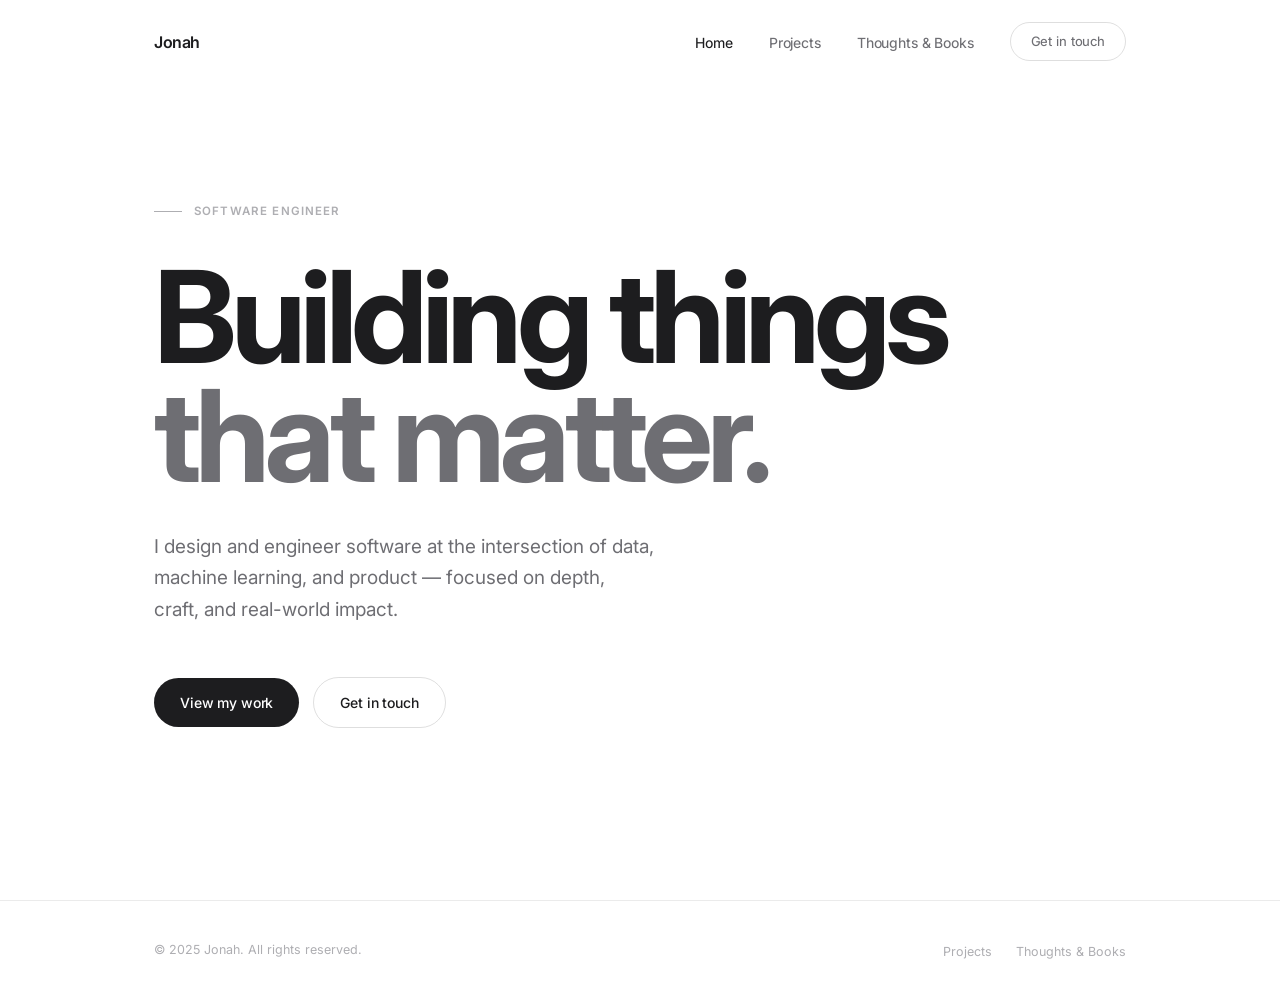
==== commit d1d58311: "Rename Writing nav, remove Resume, fix 3-col grid, redesign Books section Nav (all pages): - Rename " ====
--- a/index.html
+++ b/index.html
@@ -19,8 +19,7 @@
       <ul class="nav-links">
         <li><a href="index.html" class="active">Home</a></li>
         <li><a href="projects.html">Projects</a></li>
-        <li><a href="blog.html">Writing</a></li>
-        <li><a href="resume.html">Resume</a></li>
+        <li><a href="blog.html">Thoughts &amp; Books</a></li>
         <li><a href="contact.html" class="btn btn-outline" style="padding: 8px 20px; font-size: 13px;">Get in touch</a></li>
       </ul>
     </div>
@@ -51,8 +50,7 @@
         <span class="footer-copy">© 2025 Jonah. All rights reserved.</span>
         <ul class="footer-links">
           <li><a href="projects.html">Projects</a></li>
-          <li><a href="blog.html">Writing</a></li>
-          <li><a href="resume.html">Resume</a></li>
+          <li><a href="blog.html">Thoughts &amp; Books</a></li>
         </ul>
       </div>
     </div>
--- a/web.css
+++ b/web.css
@@ -731,9 +731,16 @@
 
 .blog-grid {
   display: grid;
-  grid-template-columns: repeat(auto-fill, minmax(320px, 1fr));
+  grid-template-columns: repeat(3, 1fr);
   gap: 24px;
-  padding: var(--sec) 0;
+}
+
+@media (max-width: 900px) {
+  .blog-grid { grid-template-columns: repeat(2, 1fr); }
+}
+
+@media (max-width: 560px) {
+  .blog-grid { grid-template-columns: 1fr; }
 }
 
 .blog-card {
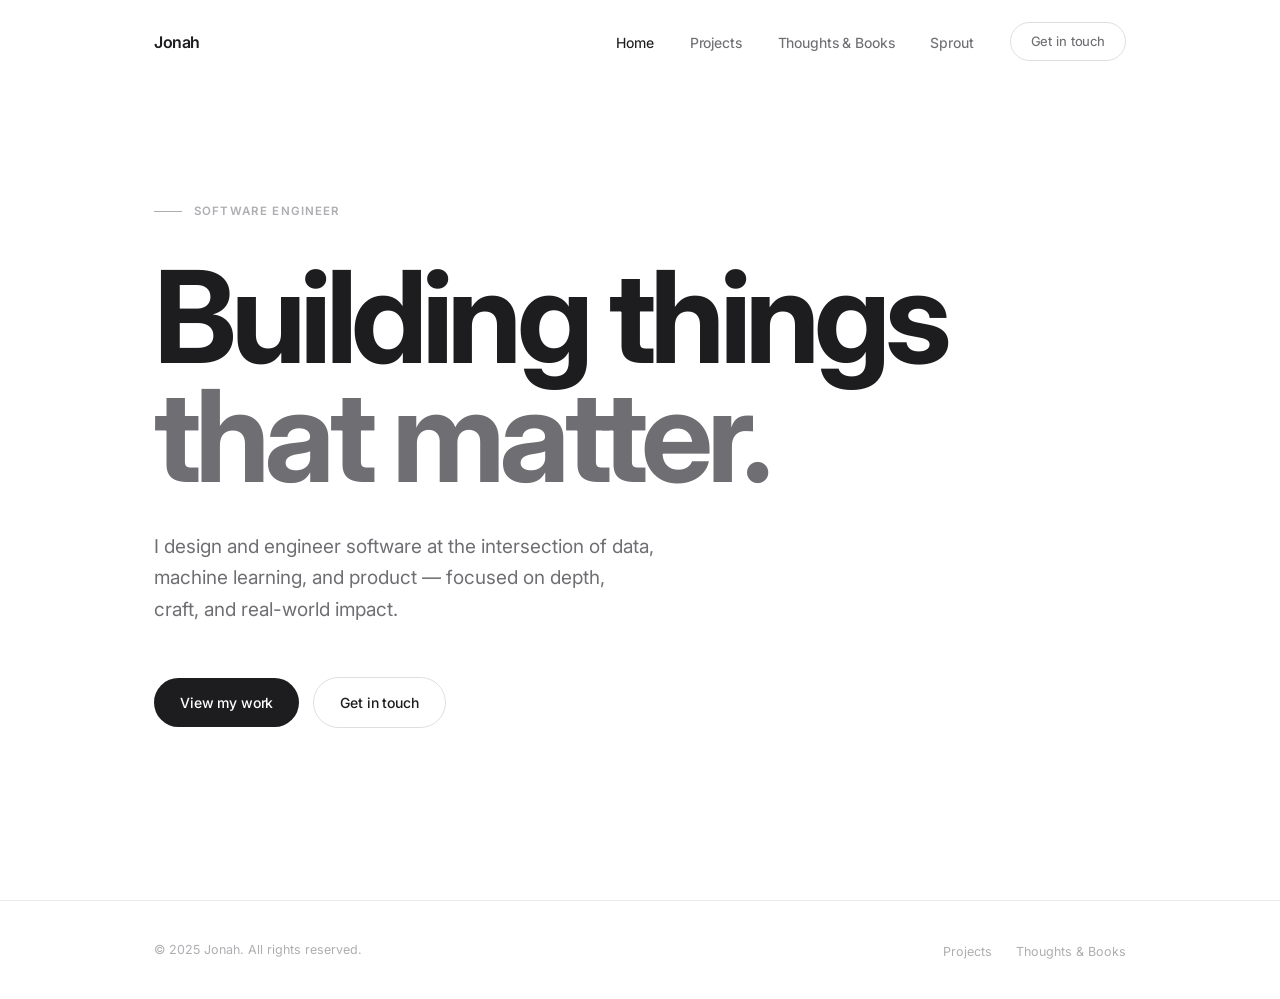
==== commit ffc1a969: "Add Sprout page, American Psycho essay, redesign book cards, update nav Thoughts section: - Update s" ====
--- a/index.html
+++ b/index.html
@@ -20,6 +20,7 @@
         <li><a href="index.html" class="active">Home</a></li>
         <li><a href="projects.html">Projects</a></li>
         <li><a href="blog.html">Thoughts &amp; Books</a></li>
+        <li><a href="sprout.html">Sprout</a></li>
         <li><a href="contact.html" class="btn btn-outline" style="padding: 8px 20px; font-size: 13px;">Get in touch</a></li>
       </ul>
     </div>
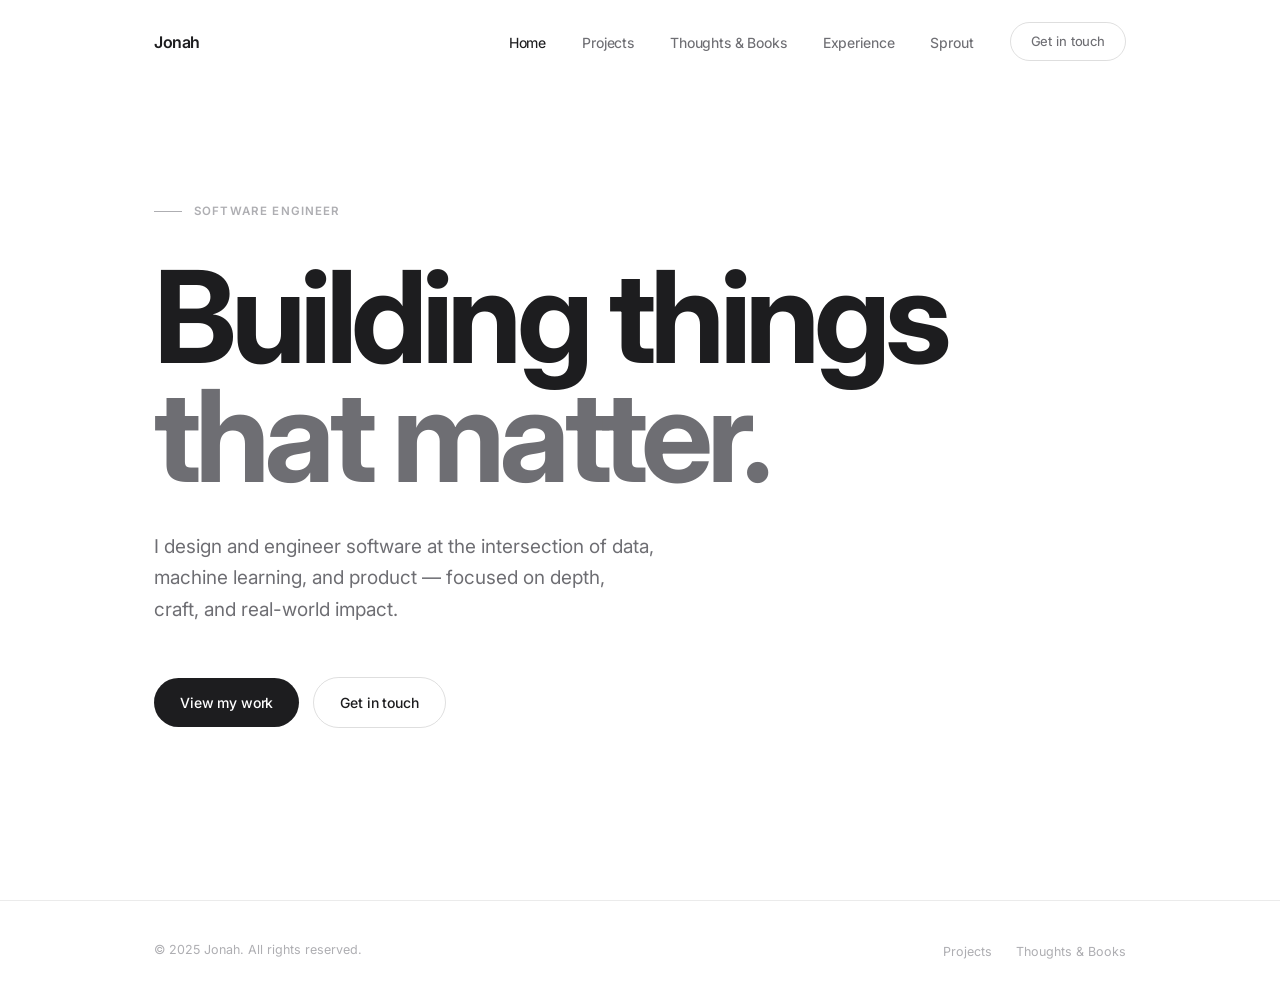
==== commit 09e232c0: "Add Experience page with 5 entries; update navbar sitewide New experience.html with page-hero header" ====
--- a/index.html
+++ b/index.html
@@ -20,6 +20,7 @@
         <li><a href="index.html" class="active">Home</a></li>
         <li><a href="projects.html">Projects</a></li>
         <li><a href="blog.html">Thoughts &amp; Books</a></li>
+        <li><a href="experience.html">Experience</a></li>
         <li><a href="sprout.html">Sprout</a></li>
         <li><a href="contact.html" class="btn btn-outline" style="padding: 8px 20px; font-size: 13px;">Get in touch</a></li>
       </ul>
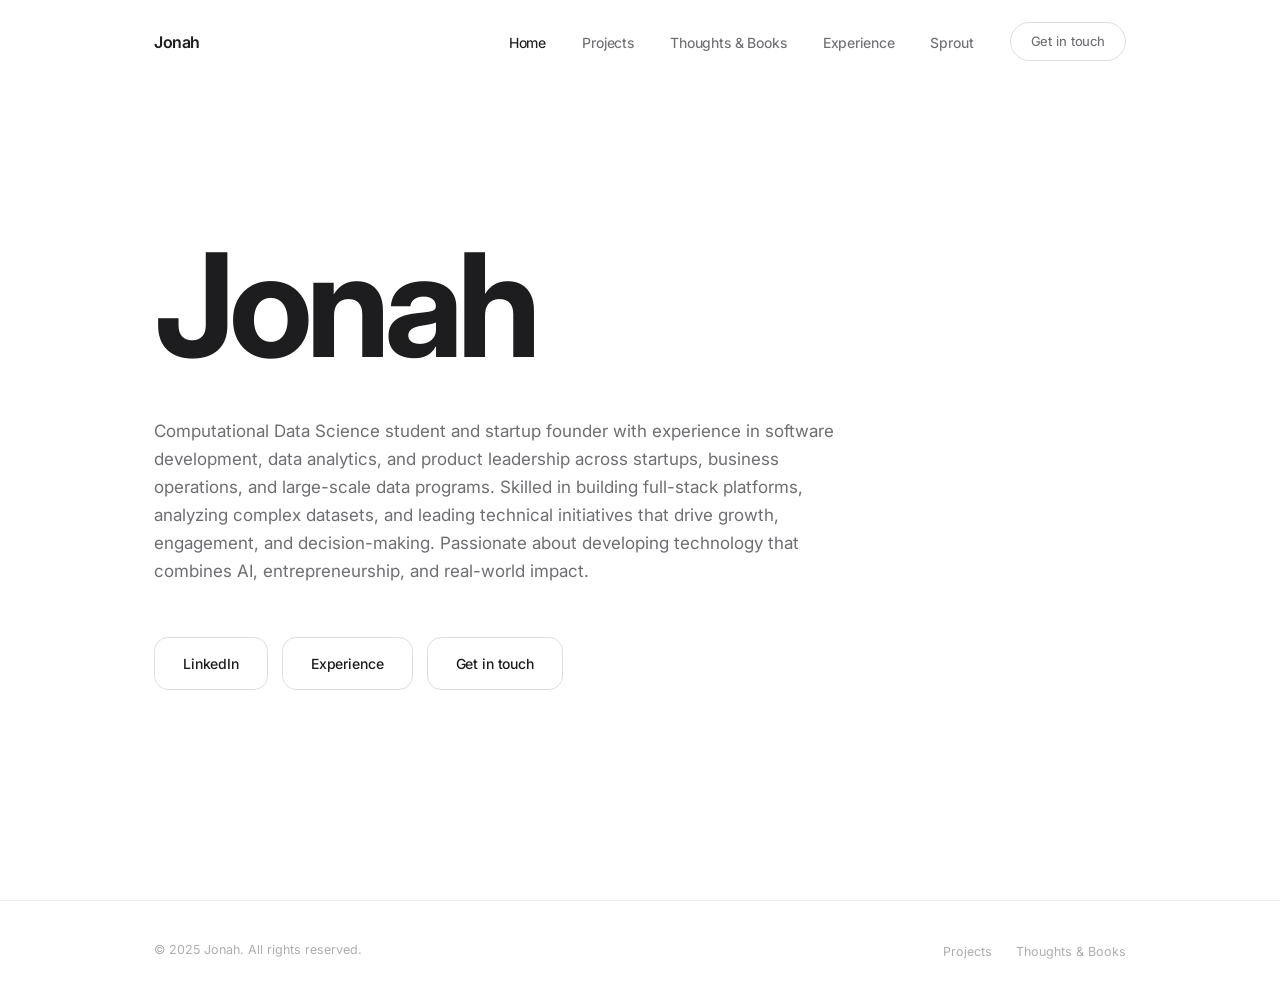
==== commit e41b7007: "Update hero section with name centerpiece and new CTAs" ====
--- a/index.html
+++ b/index.html
@@ -30,17 +30,14 @@
   <!-- HERO -->
   <section class="hero">
     <div class="container">
-      <div class="hero-eyebrow">Software Engineer</div>
-      <h1 class="hero-headline">
-        Building things<br>
-        <em>that matter.</em>
-      </h1>
+      <h1 class="hero-name">Jonah</h1>
       <p class="hero-sub">
-        I design and engineer software at the intersection of data, machine learning, and product — focused on depth, craft, and real-world impact.
+        Computational Data Science student and startup founder with experience in software development, data analytics, and product leadership across startups, business operations, and large-scale data programs. Skilled in building full-stack platforms, analyzing complex datasets, and leading technical initiatives that drive growth, engagement, and decision-making. Passionate about developing technology that combines AI, entrepreneurship, and real-world impact.
       </p>
       <div class="hero-actions">
-        <a href="projects.html" class="btn btn-dark">View my work</a>
-        <a href="contact.html" class="btn btn-outline">Get in touch</a>
+        <a href="https://www.linkedin.com/in/jonah-alsfasser/" target="_blank" class="btn btn-hero">LinkedIn</a>
+        <a href="experience.html" class="btn btn-hero">Experience</a>
+        <a href="contact.html" class="btn btn-hero">Get in touch</a>
       </div>
     </div>
   </section>
--- a/web.css
+++ b/web.css
@@ -144,6 +144,17 @@
   flex-shrink: 0;
 }
 
+.hero-name {
+  font-size: clamp(4.5rem, 12vw, 9rem);
+  font-weight: 700;
+  letter-spacing: -0.045em;
+  line-height: 0.9;
+  color: var(--text);
+  margin-bottom: 48px;
+  opacity: 0;
+  animation: fadeUp 0.9s var(--ease) 0.1s forwards;
+}
+
 .hero-headline {
   font-size: clamp(3.75rem, 10vw, 8.25rem);
   font-weight: 700;
@@ -161,9 +172,9 @@
 }
 
 .hero-sub {
-  font-size: clamp(1rem, 2vw, 1.1875rem);
-  color: var(--text-2);
-  max-width: 500px;
+  font-size: clamp(1rem, 2vw, 1.0625rem);
+  color: var(--text-2);
+  max-width: 680px;
   line-height: 1.65;
   margin-bottom: 52px;
   opacity: 0;
@@ -241,6 +252,22 @@
   transform: translateY(-1px);
 }
 
+.btn-hero {
+  background: transparent;
+  color: var(--text);
+  border: 1px solid var(--border-mid);
+  border-radius: var(--radius);
+  padding: 14px 28px;
+  font-size: 14px;
+  font-weight: 500;
+}
+
+.btn-hero:hover {
+  background: var(--bg-alt);
+  border-color: var(--border-mid);
+  transform: translateY(-1px);
+}
+
 /* ============ SECTION FRAMEWORK ============ */
 
 .section {
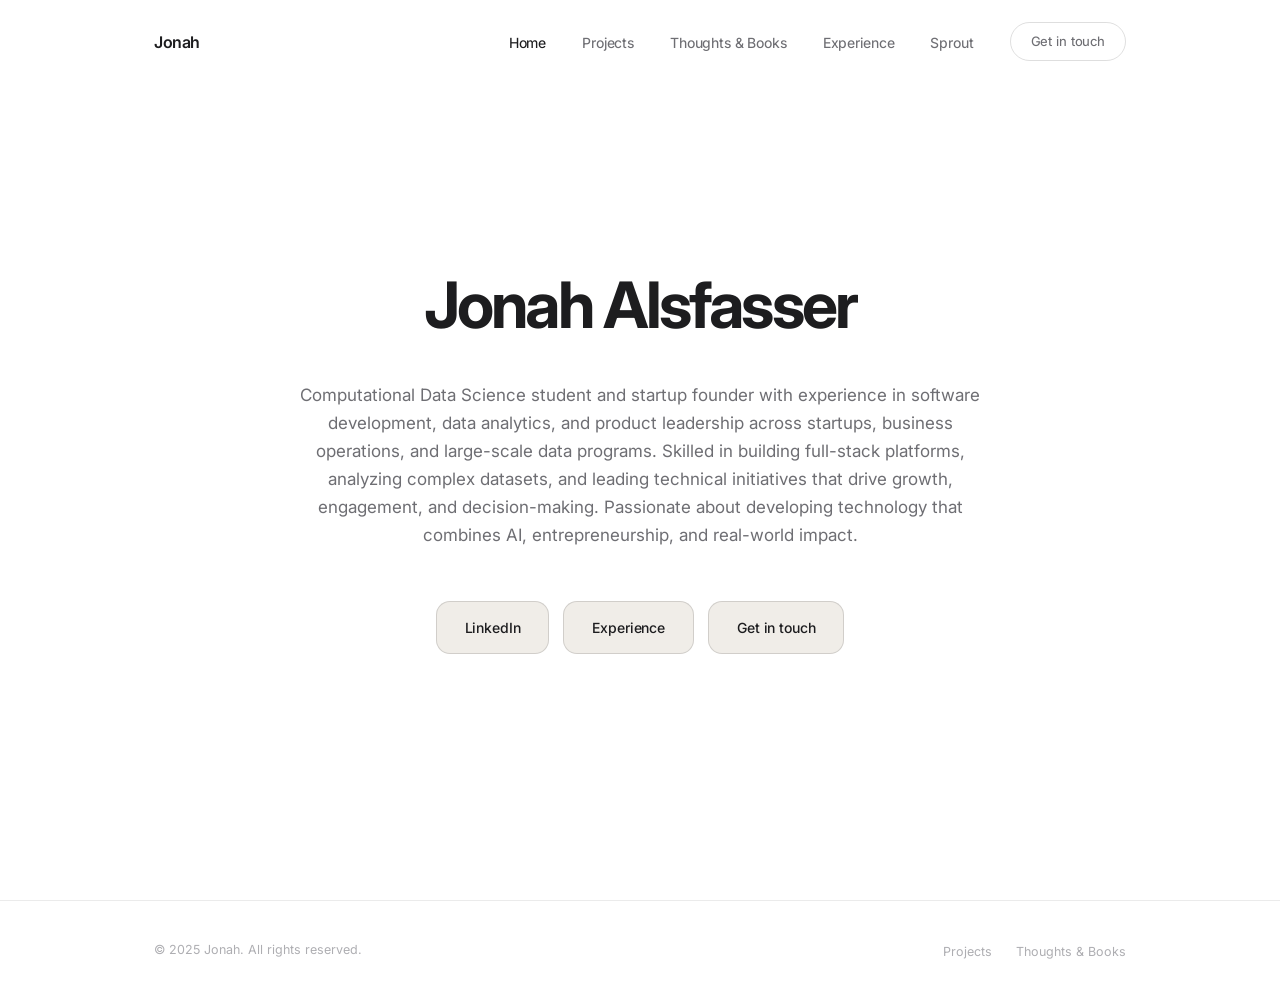
==== commit a2dd7e9c: "Center hero section, update name to Jonah Alsfasser, add subtle button backgrounds" ====
--- a/index.html
+++ b/index.html
@@ -30,7 +30,7 @@
   <!-- HERO -->
   <section class="hero">
     <div class="container">
-      <h1 class="hero-name">Jonah</h1>
+      <h1 class="hero-name">Jonah Alsfasser</h1>
       <p class="hero-sub">
         Computational Data Science student and startup founder with experience in software development, data analytics, and product leadership across startups, business operations, and large-scale data programs. Skilled in building full-stack platforms, analyzing complex datasets, and leading technical initiatives that drive growth, engagement, and decision-making. Passionate about developing technology that combines AI, entrepreneurship, and real-world impact.
       </p>
--- a/web.css
+++ b/web.css
@@ -145,12 +145,13 @@
 }
 
 .hero-name {
-  font-size: clamp(4.5rem, 12vw, 9rem);
+  font-size: clamp(2.5rem, 5vw, 4rem);
   font-weight: 700;
   letter-spacing: -0.045em;
   line-height: 0.9;
   color: var(--text);
   margin-bottom: 48px;
+  text-align: center;
   opacity: 0;
   animation: fadeUp 0.9s var(--ease) 0.1s forwards;
 }
@@ -176,7 +177,8 @@
   color: var(--text-2);
   max-width: 680px;
   line-height: 1.65;
-  margin-bottom: 52px;
+  margin: 0 auto 52px;
+  text-align: center;
   opacity: 0;
   animation: fadeUp 0.9s var(--ease) 0.2s forwards;
 }
@@ -184,6 +186,7 @@
 .hero-actions {
   display: flex;
   align-items: center;
+  justify-content: center;
   flex-wrap: wrap;
   gap: 14px;
   opacity: 0;
@@ -253,7 +256,7 @@
 }
 
 .btn-hero {
-  background: transparent;
+  background: #f0ede8;
   color: var(--text);
   border: 1px solid var(--border-mid);
   border-radius: var(--radius);
@@ -263,7 +266,7 @@
 }
 
 .btn-hero:hover {
-  background: var(--bg-alt);
+  background: #e8e4de;
   border-color: var(--border-mid);
   transform: translateY(-1px);
 }
